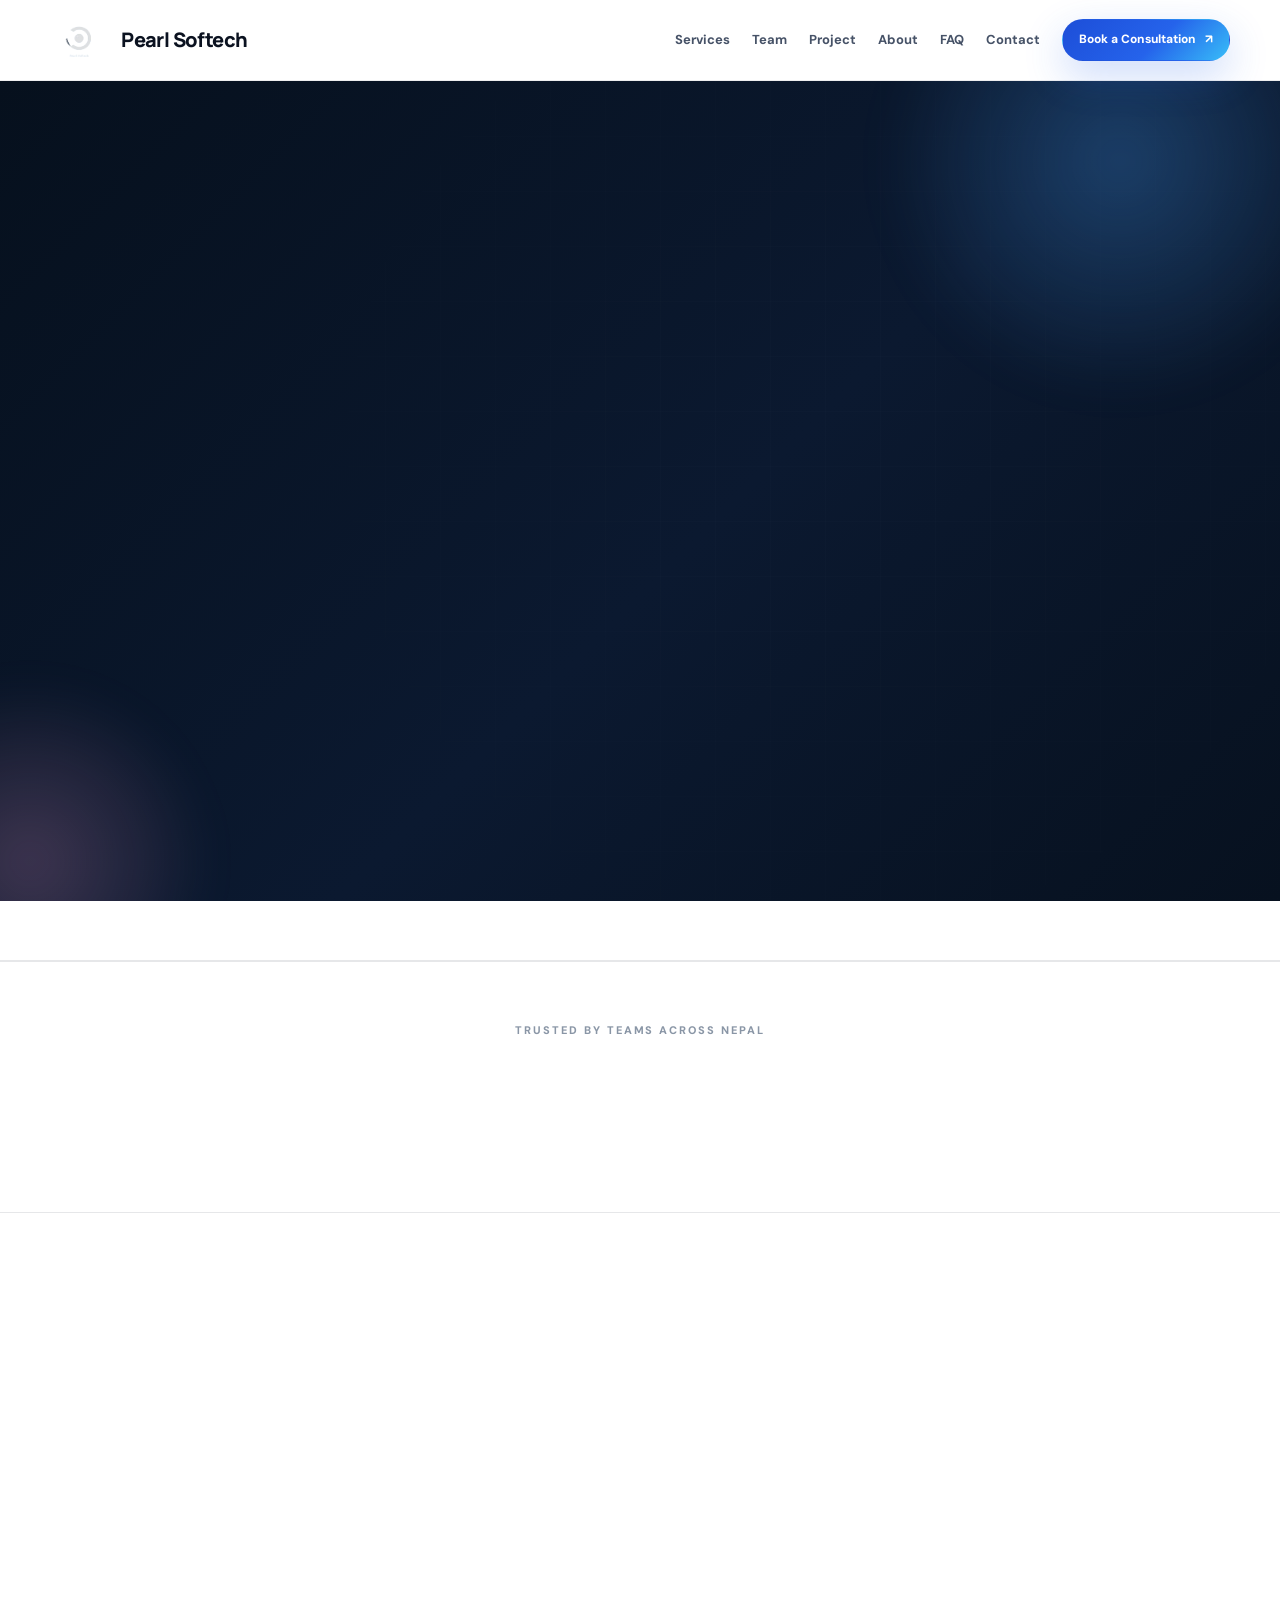
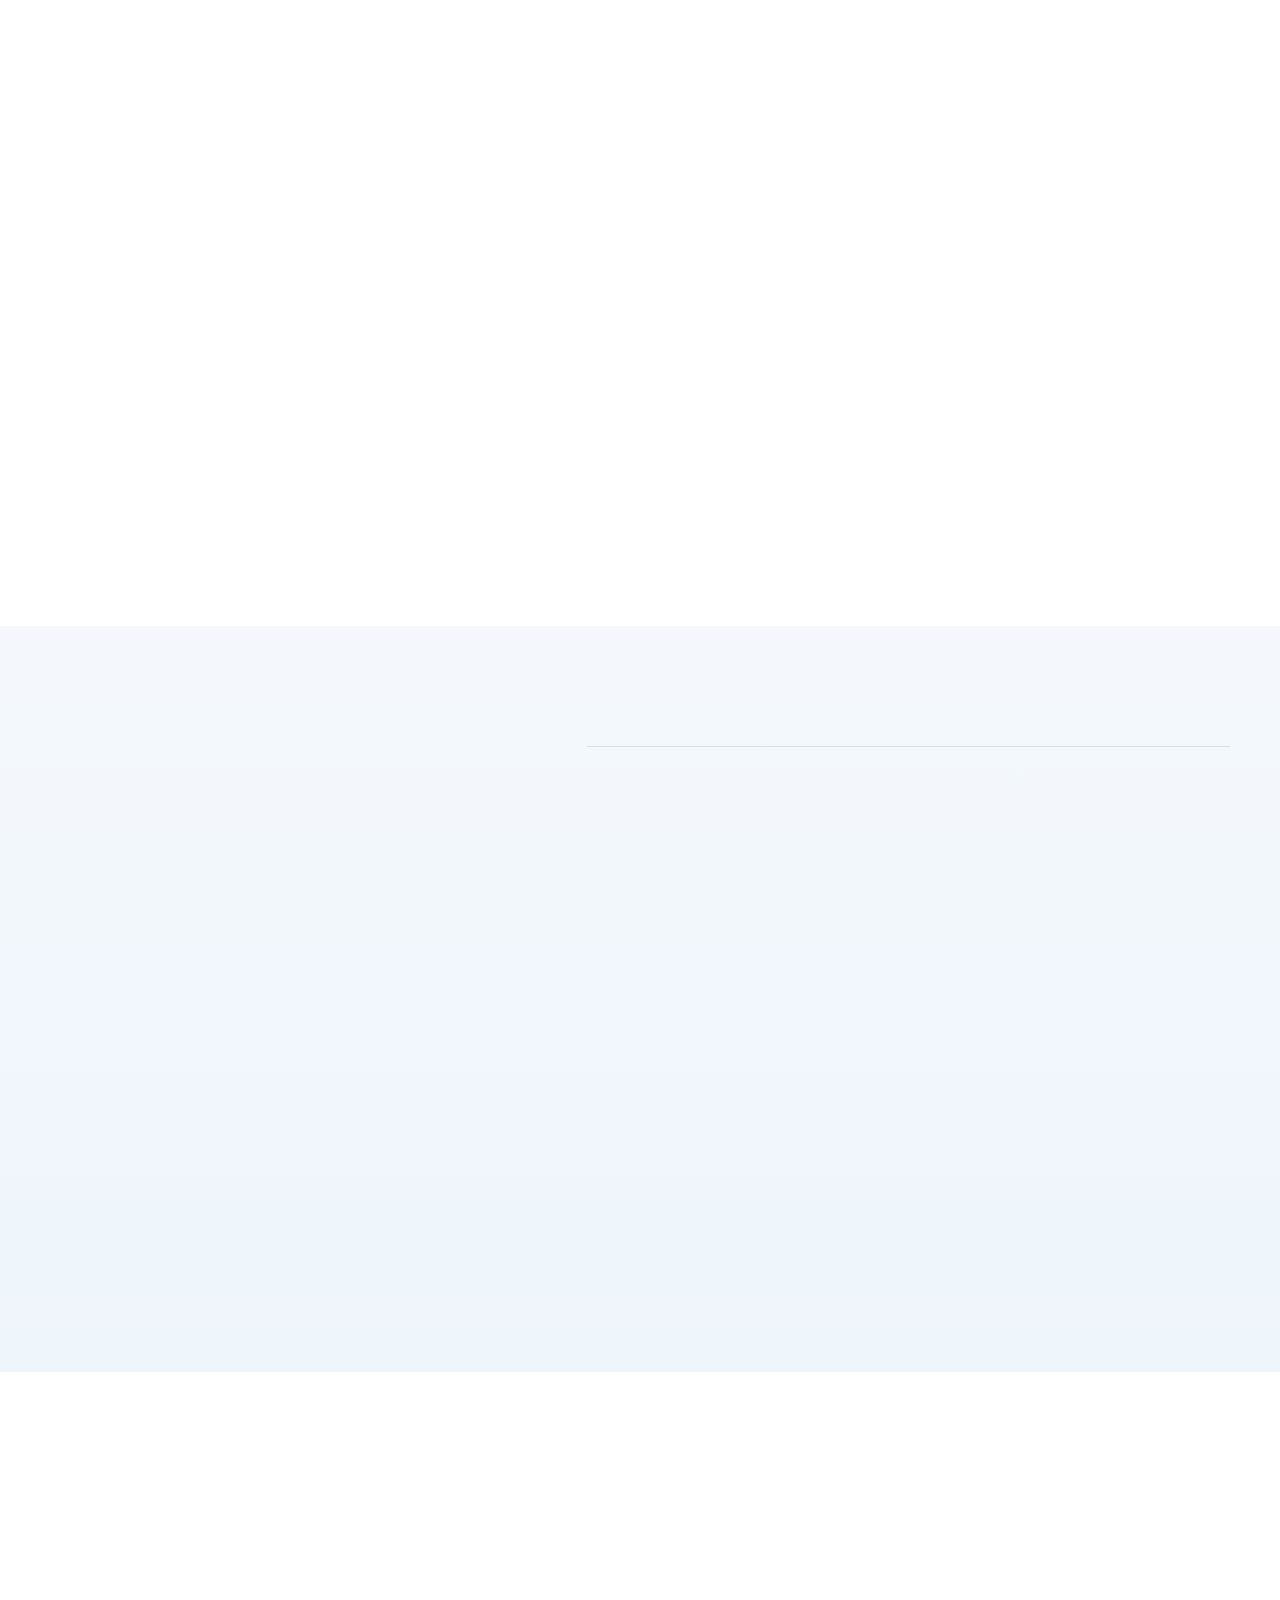
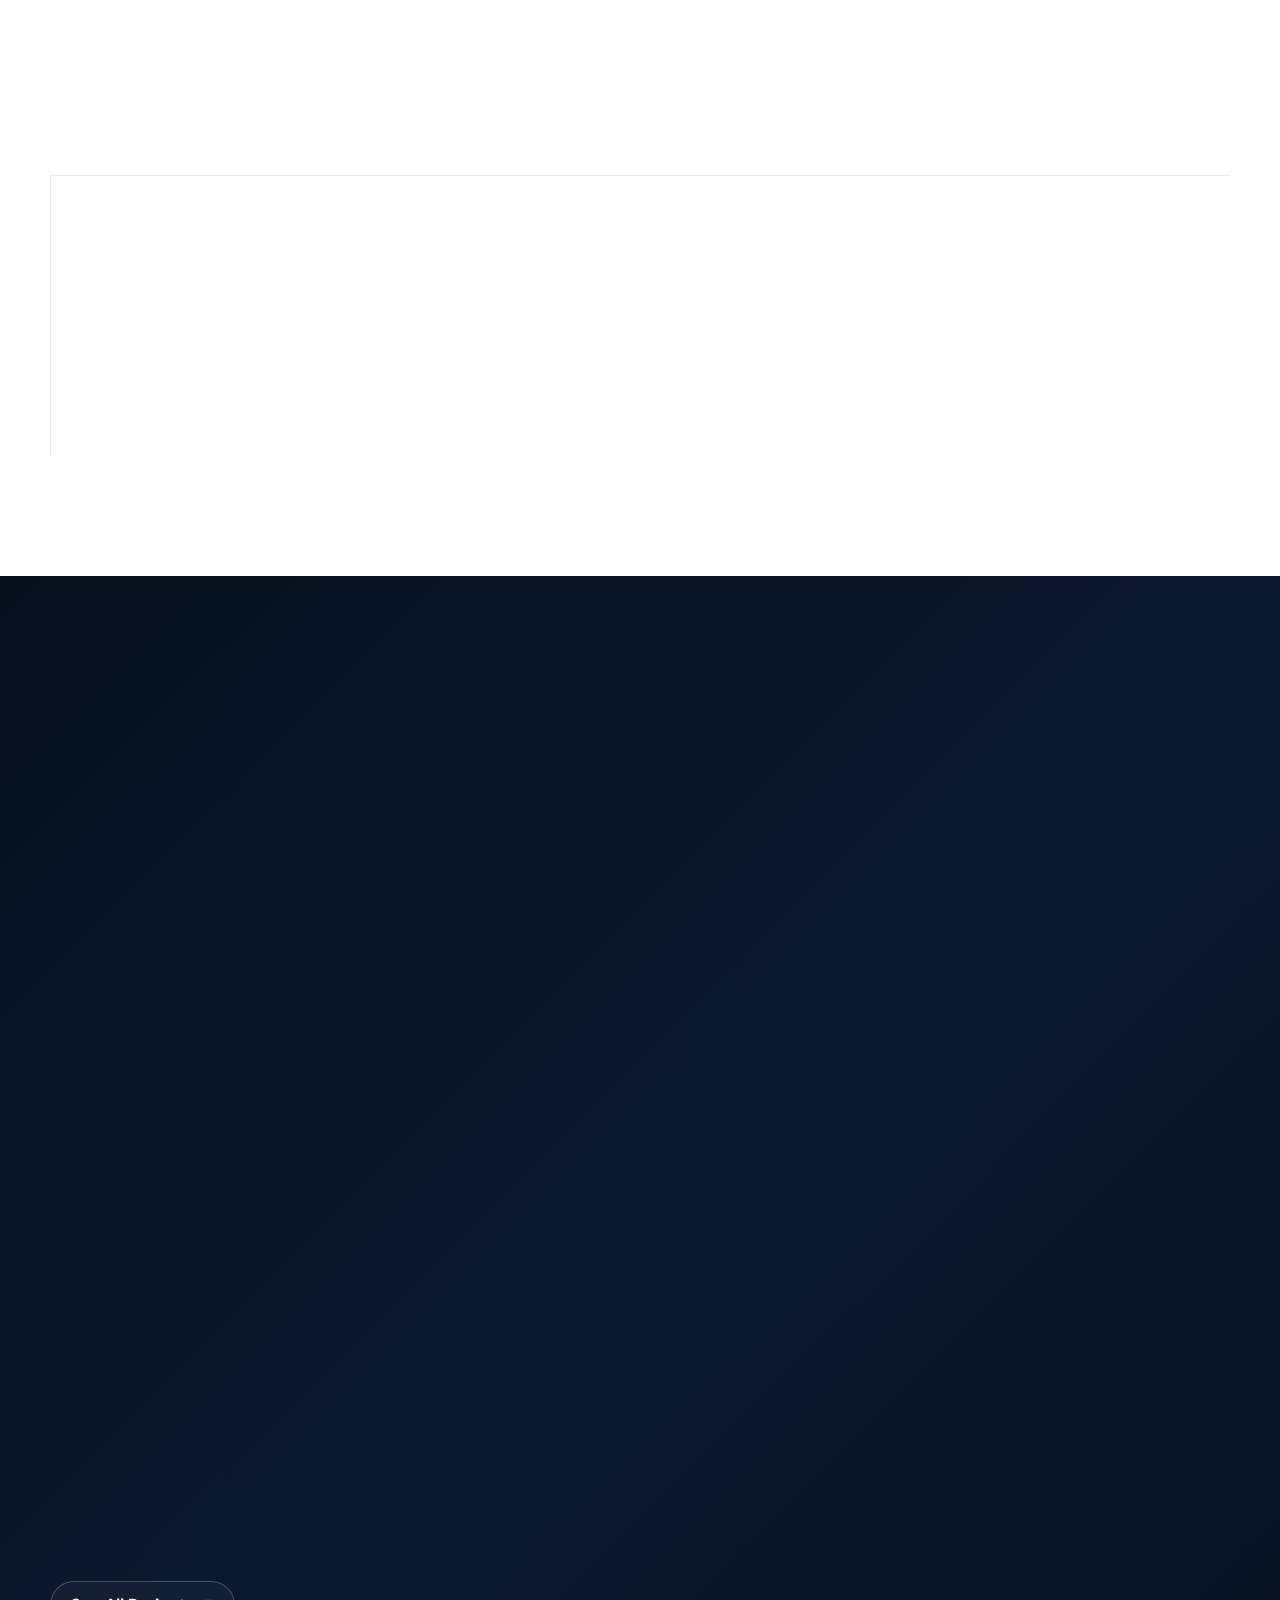
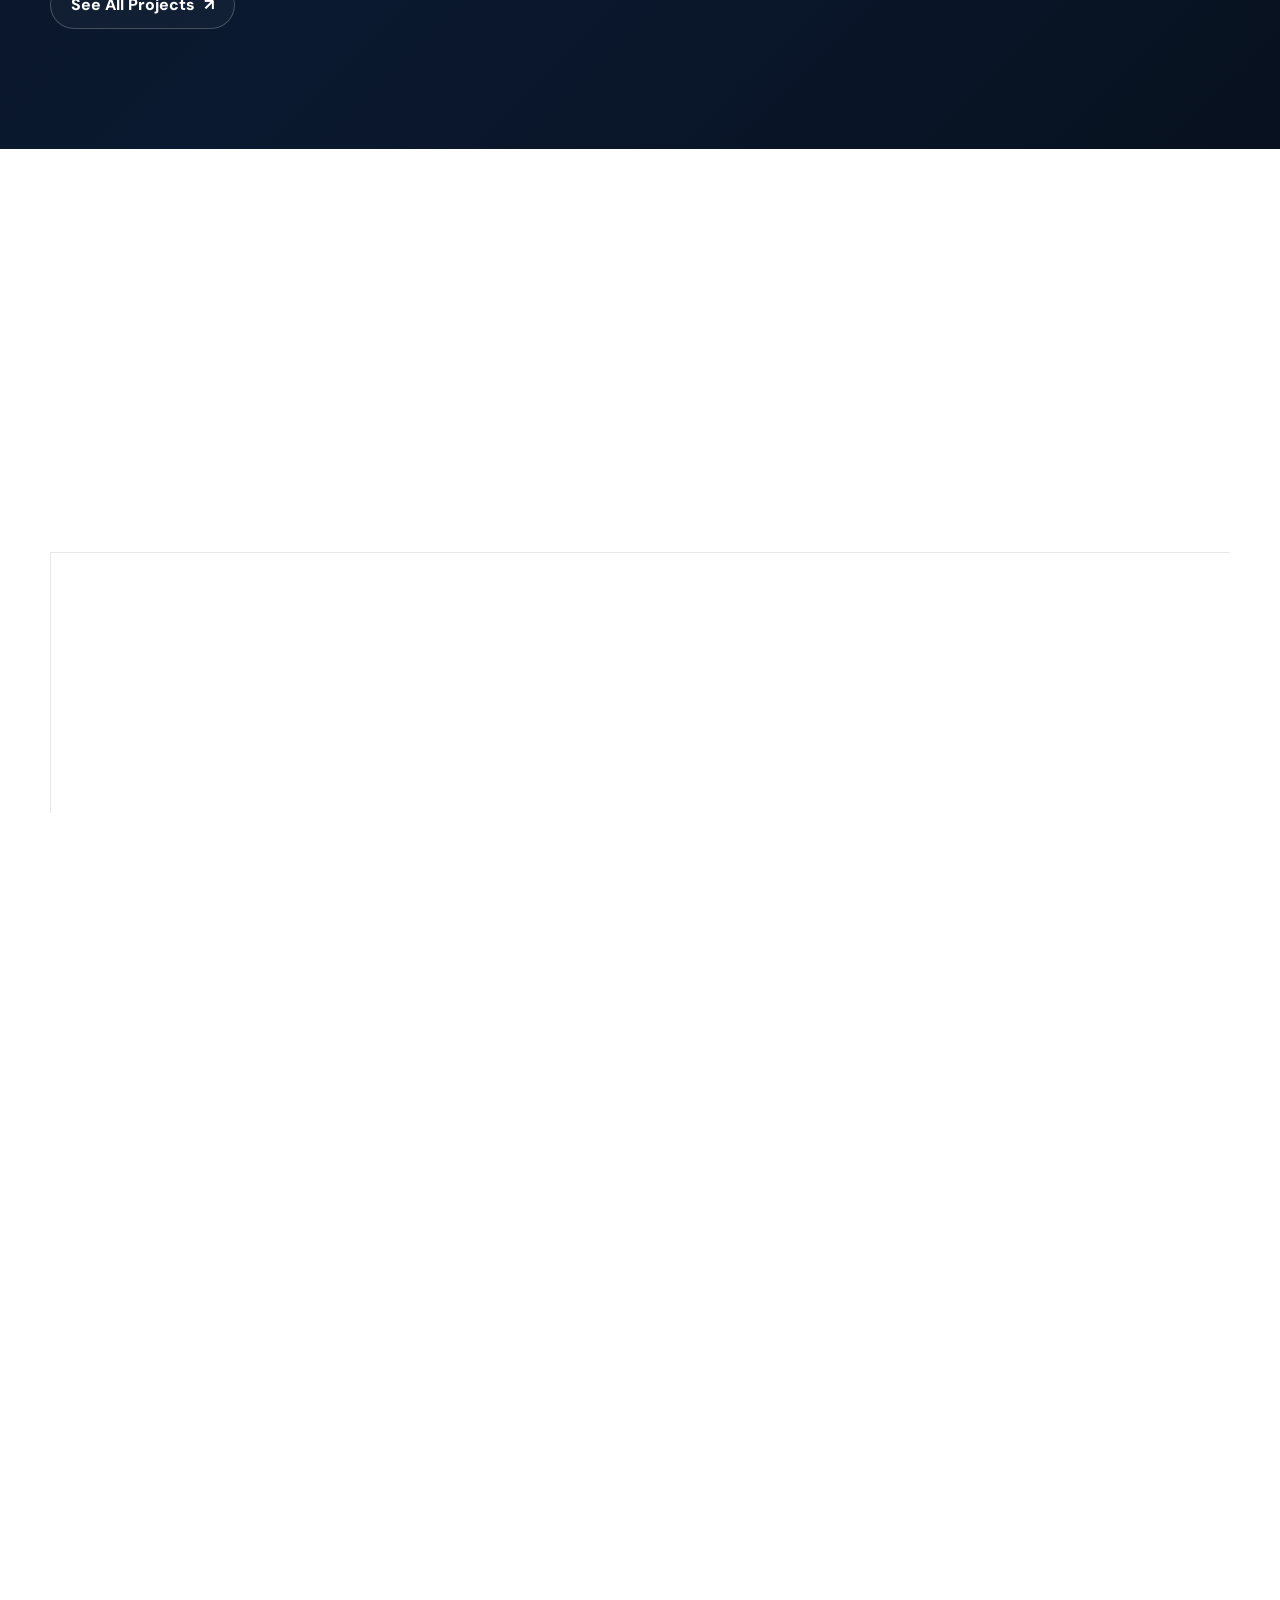
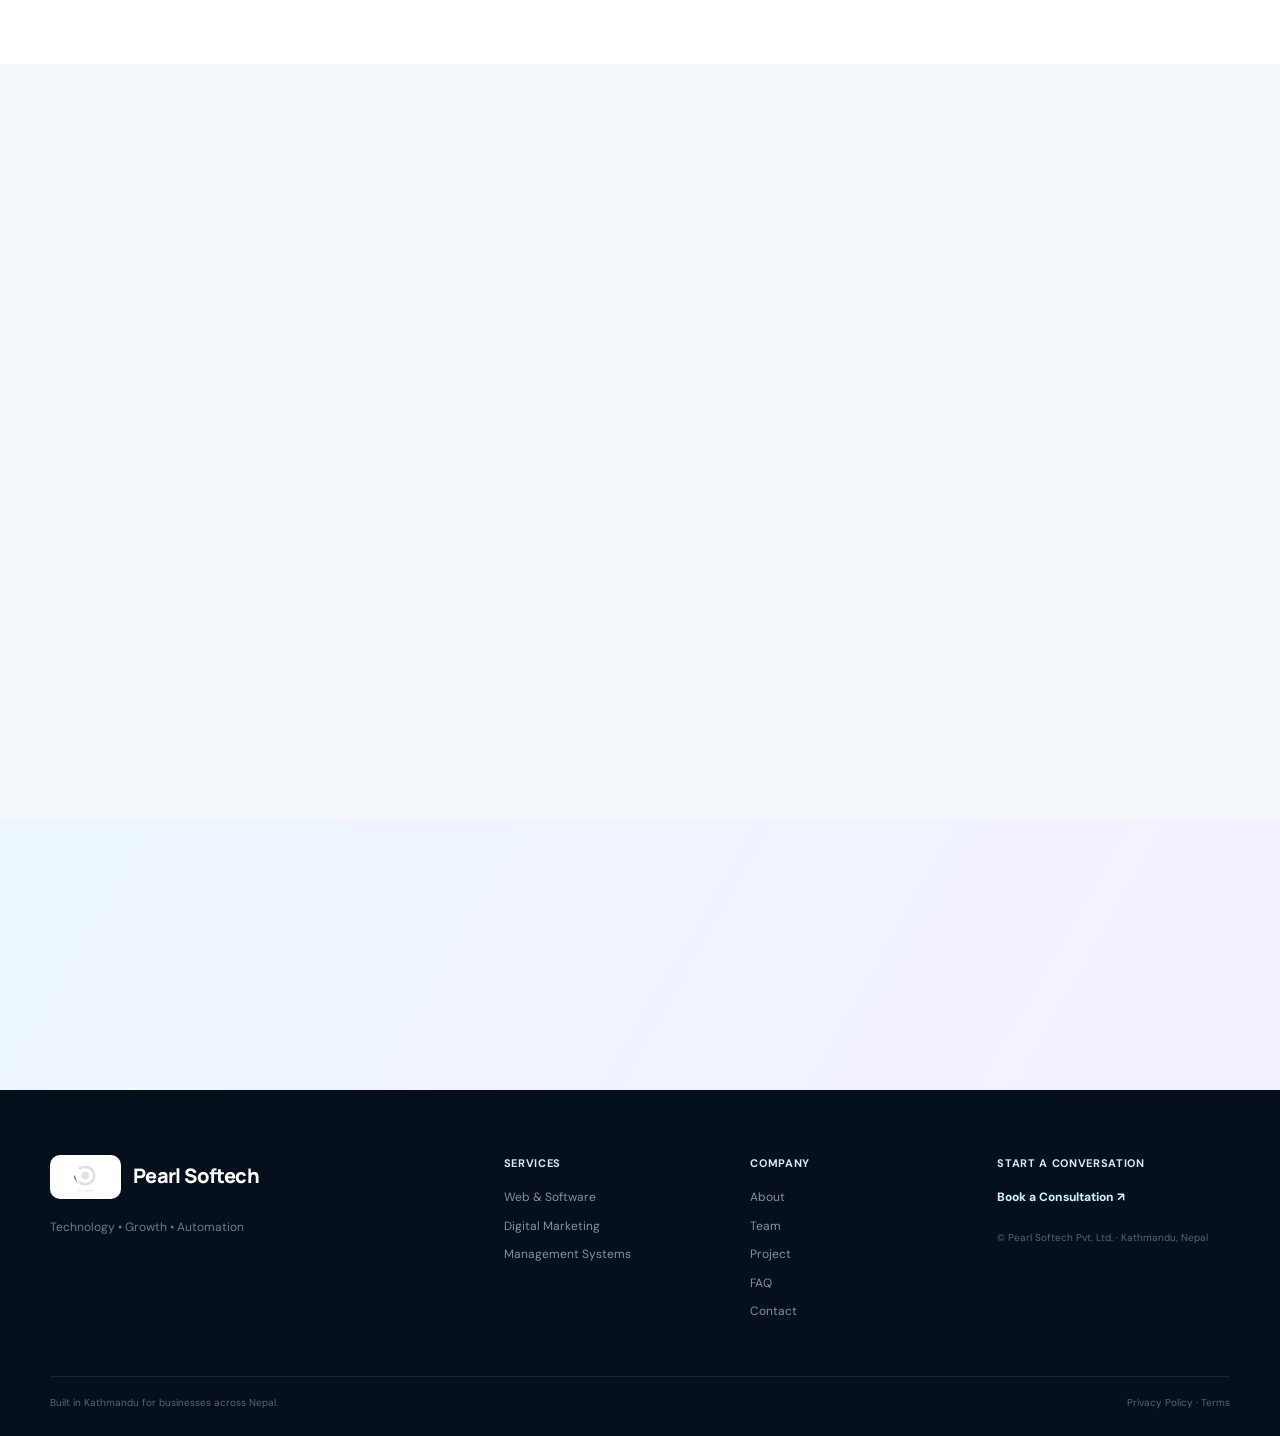
==== index.html @ 8149f489 "Add files via upload" ====
<!doctype html>
<html lang="en">
<head>
<meta charset="utf-8">
<meta name="viewport" content="width=device-width,initial-scale=1">
<meta name="theme-color" content="#06101d">
<meta name="description" content="Pearl Softech — Nepal-based technology partner building websites, software, digital marketing and business systems.">
<title>Pearl Softech — Technology. Growth. Automation.</title>
<link rel="preconnect" href="https://fonts.googleapis.com">
<link rel="preconnect" href="https://fonts.gstatic.com" crossorigin>
<link href="https://fonts.googleapis.com/css2?family=DM+Sans:wght@400;500;600;700&family=Manrope:wght@600;700;800&display=swap" rel="stylesheet">
<script>document.documentElement.classList.add('js-ready');</script>
<link rel="stylesheet" href="style.css">
</head>
<body data-page="home">
<div class="page-overlay"></div>
<div class="scroll-progress"></div>

<header class="header">
  <div class="container nav">
    <a class="brand" href="index.html">
      <img src="logo.png" alt="Pearl Softech" class="brand-logo">
      <span class="brand-text">Pearl <b>Softech</b></span>
    </a>
    <nav class="desktop-nav">
      <a href="services.html" data-page="services">Services</a>
      <a href="team.html"     data-page="team">Team</a>
      <a href="project.html"  data-page="project">Project</a>
      <a href="about.html"    data-page="about">About</a>
      <a href="faq.html"      data-page="faq">FAQ</a>
      <a href="contact.html"  data-page="contact">Contact</a>
      <a class="btn btn-primary btn-nav magnetic" href="contact.html">Book a Consultation <span>↗</span></a>
    </nav>
    <button class="menu-toggle" aria-label="Open menu" aria-expanded="false" aria-controls="mobile-menu"><span></span><span></span><span></span></button>
  </div>
  <div class="mobile-menu" id="mobile-menu">
    <a href="index.html">Home</a>
    <a href="services.html">Services</a>
    <a href="team.html">Team</a>
    <a href="project.html">Project</a>
    <a href="about.html">About</a>
    <a href="faq.html">FAQ</a>
    <a href="contact.html">Contact</a>
    <a class="btn btn-primary" href="contact.html">Book a Consultation <span>↗</span></a>
  </div>
</header>

<main>
  <section class="hero section-dark">
    <div class="hero-grid"></div>
    <div class="hero-glow hero-glow-a"></div>
    <div class="hero-glow hero-glow-b"></div>
    <div class="container hero-inner">
      <div class="hero-copy reveal">
        <div class="eyebrow"><i></i> Technology • Growth • Automation</div>
        <h1>Build the system behind your <span class="gradient-text">next stage of growth.</span></h1>
        <p class="hero-lead">Pearl Softech combines software development, digital marketing, and business automation to help companies across Nepal win customers, work smarter, and scale with less operational friction.</p>
        <div class="hero-actions">
          <a class="btn btn-primary btn-lg magnetic" href="contact.html">Book a Free Consultation <span>↗</span></a>
          <a class="btn btn-outline-light btn-lg" href="project.html">See Our Work <span>↓</span></a>
        </div>
        <div class="hero-microproof">
          <span><b>Build</b> websites, apps &amp; SaaS</span>
          <span><b>Grow</b> with measurable marketing</span>
          <span><b>Automate</b> core operations</span>
        </div>
      </div>

      <div class="hero-product reveal reveal-delay-1">
        <div class="orbit orbit-a"></div><div class="orbit orbit-b"></div>
        <div class="dashboard">
          <div class="dash-top"><span class="traffic-dots"><i></i><i></i><i></i></span><span>pearl / command center</span><span class="status-dot">Live</span></div>
          <div class="dash-body">
            <aside class="dash-side">
              <div class="side-logo">PS</div>
              <div class="side-line active"></div><div class="side-line"></div><div class="side-line"></div>
              <div class="side-line"></div><div class="side-line short"></div>
            </aside>
            <div class="dash-main">
              <div class="dash-heading"><div><span>Business overview</span><small>Unified reporting</small></div><span class="period">Last 30 days</span></div>
              <div class="metric-row">
                <div class="metric-card"><small>Revenue</small><strong>Rs 12.8M</strong><em>+18.4%</em></div>
                <div class="metric-card"><small>Qualified leads</small><strong>1,284</strong><em>+41.2%</em></div>
                <div class="metric-card"><small>Automation</small><strong>73%</strong><em>workflows live</em></div>
              </div>
              <div class="chart-panel">
                <div class="chart-head"><span>Growth performance</span><b>+24.8%</b></div>
                <svg viewBox="0 0 650 220" role="img" aria-label="Trend graph">
                  <defs><linearGradient id="fill" x1="0" x2="0" y1="0" y2="1"><stop offset="0" stop-color="#8ce6ff" stop-opacity=".36"/><stop offset="1" stop-color="#ffd6f0" stop-opacity="0"/></linearGradient></defs>
                  <g opacity=".13" stroke="#fff"><path d="M0 40H650"/><path d="M0 90H650"/><path d="M0 140H650"/><path d="M0 190H650"/></g>
                  <path d="M0 175 C70 165,90 150,135 154 S220 145,270 124 S360 137,420 96 S500 90,545 61 S600 70,650 24 L650 220 L0 220 Z" fill="url(#fill)"/>
                  <path d="M0 175 C70 165,90 150,135 154 S220 145,270 124 S360 137,420 96 S500 90,545 61 S600 70,650 24" fill="none" stroke="#c5f7ff" stroke-width="4" stroke-linecap="round"/>
                  <circle cx="545" cy="61" r="6" fill="#fff"/>
                </svg>
              </div>
              <div class="dash-footer"><span><i></i> CRM connected</span><span>Marketing</span><span>Projects</span><span>Analytics</span></div>
            </div>
          </div>
        </div>
        <div class="pearl pearl-one"></div>
        <div class="pearl pearl-two"></div>
      </div>
    </div>
  </section>

  <section class="trust-bar">
    <div class="container trust-inner reveal">
      <span class="trust-label">One technology partner across</span>
      <span>Product</span><span>Growth</span><span>Operations</span><span>Data</span>
      <span class="trust-note">Startups · SMEs · Enterprises</span>
    </div>
  </section>

  <section class="logo-strip">
    <div class="container">
      <p class="logo-strip-label">Trusted by teams across Nepal</p>
      <div class="logo-row reveal">
        <div class="logo-item">Himalaya Retail<small>E-commerce</small></div>
        <div class="logo-item">Everest Logistics<small>Operations</small></div>
        <div class="logo-item">Kathmandu Health<small>Healthcare</small></div>
        <div class="logo-item">Sagarmatha Edu<small>Education</small></div>
        <div class="logo-item">Annapurna Finance<small>Fintech</small></div>
      </div>
    </div>
  </section>

  <section class="section">
    <div class="container">
      <div class="section-intro reveal">
        <div class="eyebrow-light">01 / Services</div>
        <h2>Three capabilities.<br><span class="gradient-text-light">One connected strategy.</span></h2>
        <p>Most businesses don't have one technology problem. They have a chain of problems across acquisition, product, and operations. We solve the chain.</p>
      </div>
      <div class="service-grid">
        <article class="service-card service-blue reveal">
          <div class="service-head"><span class="service-number">01</span><span class="service-label">BUILD</span></div>
          <h3>Web &amp; Software Development</h3>
          <p>Build a digital product that matches your business instead of forcing your business into a generic template.</p>
          <ul class="service-list"><li>Business websites</li><li>Web applications</li><li>SaaS platforms</li><li>E-commerce</li><li>Mobile apps</li><li>Custom integrations</li></ul>
          <a class="service-link" href="services.html">Explore builds <span>↗</span></a>
        </article>
        <article class="service-card reveal reveal-delay-1">
          <div class="service-head"><span class="service-number">02</span><span class="service-label">GROW</span></div>
          <h3>Digital Marketing</h3>
          <p>Connect acquisition channels to conversion data so marketing is accountable to business outcomes — not vanity metrics.</p>
          <ul class="service-list"><li>SEO</li><li>PPC &amp; Google Ads</li><li>Social media</li><li>Content strategy</li><li>Email funnels</li><li>Conversion optimization</li></ul>
          <a class="service-link" href="services.html">Explore growth <span>↗</span></a>
        </article>
        <article class="service-card reveal reveal-delay-2">
          <div class="service-head"><span class="service-number">03</span><span class="service-label">AUTOMATE</span></div>
          <h3>Business Management Systems</h3>
          <p>Centralize customers, people, projects, workflows, and reporting into systems your team can actually use.</p>
          <ul class="service-list"><li>CRM</li><li>ERP</li><li>HR portals</li><li>Project management</li><li>Admin dashboards</li><li>Workflow automation</li></ul>
          <a class="service-link" href="services.html">Explore automation <span>↗</span></a>
        </article>
      </div>
    </div>
  </section>

  <section class="section section-light-blue">
    <div class="container split-layout">
      <div class="sticky-intro reveal">
        <div class="eyebrow-light">02 / Our Approach</div>
        <h2>Start with the problem.<br><span class="gradient-text-light">Choose the technology second.</span></h2>
        <p>We don't begin by selling a stack. We begin by understanding the business outcome, then work backwards into the right solution.</p>
        <a class="btn btn-dark" href="contact.html">Talk Through Your Challenge <span>↗</span></a>
      </div>
      <div class="solution-list">
        <article class="solution-row reveal"><span class="solution-index">01</span><div><h3>“We need to launch.”</h3><p>Websites, MVPs, SaaS products, mobile applications, and e-commerce experiences designed to get you to market with a solid foundation.</p></div></article>
        <article class="solution-row reveal"><span class="solution-index">02</span><div><h3>“We need more qualified demand.”</h3><p>SEO, paid search, social, content, email and conversion systems built around your customers and commercial goals.</p></div></article>
        <article class="solution-row reveal"><span class="solution-index">03</span><div><h3>“Our business is too manual.”</h3><p>CRM, ERP, HR, project management and workflow systems that replace repetitive admin with connected processes.</p></div></article>
      </div>
    </div>
  </section>

  <section class="section">
    <div class="container">
      <div class="section-intro reveal">
        <div class="eyebrow-light">03 / Why Pearl Softech</div>
        <h2>Technology should create an <span class="gradient-text-light">advantage.</span></h2>
        <p>Good delivery is necessary. The difference is whether the work actually improves the business.</p>
      </div>
      <div class="advantage-grid">
        <article class="advantage reveal"><span>01</span><h3>Business-first</h3><p>We translate business goals and operational problems into clear technical requirements before implementation starts.</p></article>
        <article class="advantage reveal reveal-delay-1"><span>02</span><h3>Built to scale</h3><p>Architecture, UX and integrations are considered with future users, features, data and complexity in mind.</p></article>
        <article class="advantage reveal reveal-delay-2"><span>03</span><h3>Connected thinking</h3><p>Software, marketing and operations reinforce each other instead of creating another disconnected tool.</p></article>
        <article class="advantage reveal reveal-delay-3"><span>04</span><h3>Measured outcomes</h3><p>Performance is tied to useful metrics — leads, revenue, productivity, conversion, or time saved.</p></article>
      </div>
    </div>
  </section>

  <section class="section section-dark">
    <div class="container">
      <div class="section-intro reveal dark-intro">
        <div class="eyebrow">04 / Recent Work</div>
        <h2>Show the work.<br><span class="gradient-text">Prove the impact.</span></h2>
        <p>A few projects delivered for clients across Nepal and abroad.</p>
      </div>
      <div class="project-grid">
        <article class="project-card reveal">
          <div class="project-image">
            <img src="https://images.unsplash.com/photo-1556742049-0cfed4f6a45d?auto=format&fit=crop&w=1200&q=80" alt="E-commerce storefront" loading="lazy">
            <span class="project-badge">E-commerce</span>
          </div>
          <div class="project-body">
            <div class="project-meta"><span>Website · SEO · PPC</span><span>2024</span></div>
            <h3>UrbanCart Retail</h3>
            <p>Rebuilt a Kathmandu retail storefront and connected paid acquisition directly to conversion data.</p>
            <div class="project-stats"><div><strong>+68%</strong><small>Organic traffic</small></div><div><strong>+41%</strong><small>Online revenue</small></div><div><strong>−29%</strong><small>Acq. cost</small></div></div>
          </div>
        </article>
        <article class="project-card reveal reveal-delay-1">
          <div class="project-image">
            <img src="https://images.unsplash.com/photo-1586528116311-ad8dd3c8310d?auto=format&fit=crop&w=1200&q=80" alt="Logistics operations" loading="lazy">
            <span class="project-badge">Operations</span>
          </div>
          <div class="project-body">
            <div class="project-meta"><span>CRM · Workflow</span><span>2024</span></div>
            <h3>NovaBuild Services</h3>
            <p>Unified sales, projects, HR and reporting into one custom platform.</p>
            <div class="project-stats"><div><strong>−52%</strong><small>Manual admin</small></div><div><strong>+37%</strong><small>Task efficiency</small></div><div><strong>−64%</strong><small>Reporting time</small></div></div>
          </div>
        </article>
      </div>
      <div style="margin-top:36px"><a class="btn btn-outline-light" href="project.html">See All Projects <span>↗</span></a></div>
    </div>
  </section>

  <section class="section">
    <div class="container">
      <div class="section-intro reveal">
        <div class="eyebrow-light">05 / Process</div>
        <h2>Clear thinking before <span class="gradient-text-light">expensive execution.</span></h2>
        <p>A strong delivery process reduces rework, clarifies scope, and keeps the team focused on the business objective.</p>
      </div>
      <div class="process-line">
        <article class="process-step reveal"><span>01</span><h3>Discover</h3><p>Goals, users, workflows, constraints and existing technology.</p></article>
        <article class="process-step reveal reveal-delay-1"><span>02</span><h3>Define</h3><p>Scope, requirements, architecture, priorities and success metrics.</p></article>
        <article class="process-step reveal reveal-delay-2"><span>03</span><h3>Design</h3><p>User journeys, interfaces, dashboards and system behavior.</p></article>
        <article class="process-step reveal"><span>04</span><h3>Build</h3><p>Development, integrations, QA, performance and security checks.</p></article>
        <article class="process-step reveal reveal-delay-1"><span>05</span><h3>Launch</h3><p>Deployment, analytics, tracking and handover.</p></article>
        <article class="process-step reveal reveal-delay-2"><span>06</span><h3>Improve</h3><p>Use real-world data to optimize the product and the process.</p></article>
      </div>
    </div>
  </section>

  <section class="section partnership-section">
    <div class="container">
      <div class="section-intro reveal">
        <div class="eyebrow-light">Partnerships</div>
        <h2>We work with <span class="gradient-text-light">the best.</span></h2>
        <p>Certified partners and platforms we use to deliver reliable, scalable work for our clients.</p>
      </div>
      <div class="partner-grid">
        <a class="partner-card reveal" href="#"><div class="partner-logo"><svg viewBox="0 0 80 32" width="80" height="32"><text x="0" y="22" font-family="Manrope,sans-serif" font-weight="800" font-size="20" fill="currentColor">aws</text></svg></div><span class="partner-name">Amazon Web Services</span><span class="partner-type">Cloud Partner</span></a>
        <a class="partner-card reveal reveal-delay-1" href="#"><div class="partner-logo"><svg viewBox="0 0 100 32" width="100" height="32"><text x="0" y="22" font-family="Manrope,sans-serif" font-weight="800" font-size="18" fill="currentColor">Google Cloud</text></svg></div><span class="partner-name">Google Cloud</span><span class="partner-type">Platform Partner</span></a>
        <a class="partner-card reveal reveal-delay-2" href="#"><div class="partner-logo"><svg viewBox="0 0 80 32" width="80" height="32"><text x="0" y="22" font-family="Manrope,sans-serif" font-weight="800" font-size="20" fill="currentColor">Meta</text></svg></div><span class="partner-name">Meta Business</span><span class="partner-type">Ads Partner</span></a>
        <a class="partner-card reveal" href="#"><div class="partner-logo"><svg viewBox="0 0 90 32" width="90" height="32"><text x="0" y="22" font-family="Manrope,sans-serif" font-weight="800" font-size="20" fill="currentColor">stripe</text></svg></div><span class="partner-name">Stripe</span><span class="partner-type">Payments Partner</span></a>
        <a class="partner-card reveal reveal-delay-1" href="#"><div class="partner-logo"><svg viewBox="0 0 100 32" width="100" height="32"><text x="0" y="22" font-family="Manrope,sans-serif" font-weight="800" font-size="20" fill="currentColor">▲ Vercel</text></svg></div><span class="partner-name">Vercel</span><span class="partner-type">Deploy Partner</span></a>
        <a class="partner-card reveal reveal-delay-2" href="#"><div class="partner-logo"><svg viewBox="0 0 100 32" width="100" height="32"><text x="0" y="22" font-family="Manrope,sans-serif" font-weight="800" font-size="18" fill="currentColor">HubSpot</text></svg></div><span class="partner-name">HubSpot</span><span class="partner-type">CRM Partner</span></a>
      </div>
    </div>
  </section>

  <section class="section section-soft">
    <div class="container">
      <div class="section-intro reveal">
        <div class="eyebrow-light">06 / Client Feedback</div>
        <h2>Proof from the people <span class="gradient-text-light">who used the work.</span></h2>
      </div>
      <div class="testimonial-grid">
        <blockquote class="testimonial reveal"><span class="quote">“</span><p>Pearl Softech helped us move from a collection of manual processes to one system our team could actually use.</p><footer><strong>Client Name</strong><span>CEO · Company</span></footer></blockquote>
        <blockquote class="testimonial reveal reveal-delay-1"><span class="quote">“</span><p>The new platform gave us a clearer customer journey and a much stronger foundation for growth.</p><footer><strong>Client Name</strong><span>Managing Director · Company</span></footer></blockquote>
        <blockquote class="testimonial reveal reveal-delay-2"><span class="quote">“</span><p>What stood out was the willingness to understand the business problem before jumping into implementation.</p><footer><strong>Client Name</strong><span>Founder · Company</span></footer></blockquote>
      </div>
    </div>
  </section>

  <section class="audit-cta">
    <div class="container audit-inner reveal">
      <div>
        <span class="eyebrow-light">Free resource</span>
        <h2>Get a free Digital Growth &amp; Technology Audit.</h2>
        <p>We'll review your website, SEO visibility, conversion opportunities, marketing setup, and potential automation gaps.</p>
      </div>
      <a class="btn btn-primary btn-lg magnetic" href="contact.html">Request the Free Audit <span>↗</span></a>
    </div>
  </section>
</main>

<footer class="footer">
  <div class="container footer-top">
    <div>
      <a class="brand" href="index.html">
        <img src="logo.png" alt="Pearl Softech" class="brand-logo">
        <span class="brand-text">Pearl <b>Softech</b></span>
      </a>
      <p>Technology • Growth • Automation</p>
    </div>
    <div><h4>Services</h4><a href="services.html">Web &amp; Software</a><a href="services.html">Digital Marketing</a><a href="services.html">Management Systems</a></div>
    <div><h4>Company</h4><a href="about.html">About</a><a href="team.html">Team</a><a href="project.html">Project</a><a href="faq.html">FAQ</a><a href="contact.html">Contact</a></div>
    <div><h4>Start a conversation</h4><a class="footer-cta" href="contact.html">Book a Consultation ↗</a><span class="copyright">© <span id="year"></span> Pearl Softech Pvt. Ltd. · Kathmandu, Nepal</span></div>
  </div>
  <div class="container footer-bottom"><span>Built in Kathmandu for businesses across Nepal.</span><span>Privacy Policy · Terms</span></div>
</footer>

<button class="back-to-top" aria-label="Back to top">↑</button>
<script src="js/main.js"></script>
</body>
</html>
---- style.css ----
/* =========================================================
   PEARL SOFTECH — MASTER STYLESHEET
========================================================= */
:root{
  --ink:#06101d; --ink-2:#0b1830;
  --white:#fff; --surface:#fff; --soft:#f4f7fb;
  --blue-50:#eef7ff; --blue:#2563eb; --cyan:#39c8ff;
  --text:#101828; --muted:#657286;
  --line:rgba(16,24,40,.1); --line-dark:rgba(255,255,255,.12);
  --radius-xl:30px; --radius-lg:22px; --radius-md:16px;
  --shadow-sm:0 6px 20px rgba(21,48,87,.06);
  --shadow:0 20px 70px rgba(21,48,87,.1);
  --glow-blue:0 15px 40px rgba(37,99,235,.24);
  --ease:cubic-bezier(.22,.61,.36,1);
  --ease-out:cubic-bezier(.22,1,.36,1);
  --dur-fast:.2s; --dur:.35s; --dur-slow:.7s;
  --body:'DM Sans',system-ui,sans-serif;
  --display:'Manrope','DM Sans',sans-serif;
}
*{box-sizing:border-box}
html{scroll-behavior:smooth;scroll-padding-top:100px;-webkit-text-size-adjust:100%}
body{margin:0;font-family:var(--body);color:var(--text);background:#fff;line-height:1.62;overflow-x:hidden}
html.js-ready body{animation:fadeIn .5s var(--ease-out) both}
@keyframes fadeIn{from{opacity:0}to{opacity:1}}
body.leaving{opacity:0 !important;transition:opacity .3s var(--ease-out)}
a{color:inherit;text-decoration:none}
button,input,select,textarea{font:inherit}
button{cursor:pointer;background:none;border:0;color:inherit}
img,svg{display:block;max-width:100%}
:focus-visible{outline:2px solid var(--cyan);outline-offset:3px;border-radius:6px}
[id]{scroll-margin-top:100px}

.container{width:min(1180px,calc(100% - 48px));margin-inline:auto}
.section{padding:120px 0;position:relative}
.section-dark{color:#fff;background:linear-gradient(135deg,#06101d 0%,#0b1930 55%,#07111f 100%)}
.section-soft{background:var(--soft)}
.section-light-blue{background:linear-gradient(180deg,#f4f8fc 0%,#eef5fb 100%)}

.scroll-progress{position:fixed;top:0;left:0;height:2px;width:0%;background:linear-gradient(90deg,#39c8ff,#8b5cf6,#f472b6);z-index:200;transition:width .1s linear}
.page-overlay{position:fixed;inset:0;background:#06101d;z-index:9998;pointer-events:none;opacity:0;transition:opacity .3s var(--ease-out)}
body.leaving .page-overlay{opacity:.35}

/* ============ HEADER ============ */
.header{position:sticky;top:0;z-index:100;background:rgba(255,255,255,.9);backdrop-filter:blur(18px);-webkit-backdrop-filter:blur(18px);border-bottom:1px solid rgba(16,24,40,.07);transition:background .35s var(--ease),box-shadow .35s var(--ease)}
.header.scrolled{background:rgba(255,255,255,.96);box-shadow:0 10px 40px rgba(15,32,58,.08)}
.nav{min-height:80px;display:flex;align-items:center;justify-content:space-between;gap:20px}

/* ============ BRAND / LOGO ============ */
.brand{display:inline-flex;align-items:center;gap:12px;font-family:var(--display);font-weight:800;letter-spacing:-.03em;text-decoration:none}
.brand-logo{
  height:42px;
  width:auto;
  max-width:180px;
  object-fit:contain;
  display:block;
  transition:transform .4s var(--ease);
}
.brand:hover .brand-logo{transform:scale(1.04)}
.brand-text{font-size:20px;font-weight:800;letter-spacing:-.03em;color:#0b1220;white-space:nowrap}
.brand-text b{font-weight:800}

/* Footer brand — put logo on a light chip so it stays visible on dark bg */
.footer .brand-logo{height:44px;background:#fff;padding:4px 10px;border-radius:10px}
.footer .brand-text{color:#fff}

@media(max-width:760px){
  .brand-logo{height:34px;max-width:140px}
  .brand-text{font-size:16px}
  .footer .brand-logo{height:38px}
}

/* ============ NAV ============ */
.desktop-nav{display:flex;align-items:center;gap:22px;font-size:13px;font-weight:700}
.desktop-nav>a:not(.btn){color:#465267;position:relative;transition:color .2s ease}
.desktop-nav>a:not(.btn)::after{content:"";position:absolute;left:50%;bottom:-8px;width:0;height:2px;background:linear-gradient(90deg,#2563eb,#39c8ff);border-radius:2px;transition:width .35s var(--ease),left .35s var(--ease)}
.desktop-nav>a:not(.btn):hover{color:var(--blue)}
.desktop-nav>a:not(.btn):hover::after{width:100%;left:0}
.desktop-nav>a.active:not(.btn){color:var(--blue)}
.desktop-nav>a.active:not(.btn)::after{width:100%;left:0}

.menu-toggle{display:none;padding:6px}
.menu-toggle span{display:block;width:24px;height:2px;background:#0b1220;border-radius:5px;margin:5px;transition:transform .35s var(--ease),opacity .35s var(--ease)}
.menu-toggle[aria-expanded="true"] span:nth-child(1){transform:translateY(7px) rotate(45deg)}
.menu-toggle[aria-expanded="true"] span:nth-child(2){opacity:0}
.menu-toggle[aria-expanded="true"] span:nth-child(3){transform:translateY(-7px) rotate(-45deg)}
.mobile-menu{display:none}

/* ============ BUTTONS ============ */
.btn{position:relative;display:inline-flex;align-items:center;justify-content:center;gap:9px;border:1px solid transparent;border-radius:999px;min-height:48px;padding:0 20px;font-weight:800;overflow:hidden;transition:transform .35s var(--ease),box-shadow .35s var(--ease),background .35s var(--ease),border-color .35s var(--ease)}
.btn::before{content:"";position:absolute;inset:0;background:linear-gradient(110deg,transparent 18%,rgba(255,255,255,.28) 50%,transparent 82%);transform:translateX(-120%);transition:transform .7s var(--ease)}
.btn:hover::before{transform:translateX(120%)}
.btn:hover{transform:translateY(-2px)}
.btn>span{position:relative;z-index:1}
.btn-primary{color:#fff;background:linear-gradient(135deg,#1d4ed8,#2563eb 56%,#38bdf8);box-shadow:var(--glow-blue)}
.btn-primary:hover{box-shadow:0 22px 50px rgba(37,99,235,.34)}
.btn-outline-light{color:#fff;border-color:rgba(255,255,255,.22);background:rgba(255,255,255,.03)}
.btn-outline-light:hover{border-color:rgba(255,255,255,.4);background:rgba(255,255,255,.07)}
.btn-dark{color:#fff;background:#0b1220}
.btn-lg{min-height:56px;padding:0 24px}
.btn-nav{min-height:42px;padding:0 16px;font-size:12px}

/* ============ TYPE ============ */
.eyebrow,.eyebrow-light{font-size:11px;font-weight:800;letter-spacing:.14em;text-transform:uppercase}
.eyebrow{color:#9bc9ff}
.eyebrow-light{color:#52749e;margin-bottom:15px}
.eyebrow i{display:inline-block;width:7px;height:7px;background:#78ddff;border-radius:50%;box-shadow:0 0 18px #78ddff;margin-right:8px}
.gradient-text{background:linear-gradient(120deg,#fff 0%,#c6f5ff 45%,#ffd6f0 100%);-webkit-background-clip:text;background-clip:text;color:transparent}
.gradient-text-light{background:linear-gradient(120deg,#24477a 0%,#2563eb 52%,#6a55ce 100%);-webkit-background-clip:text;background-clip:text;color:transparent}

.section-intro{max-width:790px;margin-bottom:52px}
.section-intro h2{margin:0 0 18px;font:800 clamp(38px,5vw,60px)/1.04 var(--display);letter-spacing:-.055em}
.section-intro p{max-width:710px;margin:0;color:var(--muted);font-size:17px}
.dark-intro p{color:#9baabd}

/* ============ HERO (home) ============ */
.hero{min-height:820px;display:flex;align-items:center;overflow:hidden;isolation:isolate;position:relative}
.hero-grid{position:absolute;inset:0;opacity:.14;z-index:-2;background-image:linear-gradient(rgba(255,255,255,.07) 1px,transparent 1px),linear-gradient(90deg,rgba(255,255,255,.07) 1px,transparent 1px);background-size:55px 55px;-webkit-mask-image:radial-gradient(circle at 65% 45%,#000 18%,transparent 75%);mask-image:radial-gradient(circle at 65% 45%,#000 18%,transparent 75%)}
.hero-glow{position:absolute;border-radius:50%;filter:blur(20px);z-index:-1;animation:drift 12s ease-in-out infinite}
.hero-glow-a{width:520px;height:520px;right:-100px;top:-180px;background:radial-gradient(circle,rgba(71,163,255,.28),transparent 65%)}
.hero-glow-b{width:380px;height:380px;left:-160px;bottom:-150px;background:radial-gradient(circle,rgba(255,166,220,.22),transparent 68%);animation-delay:-4s}
.hero-inner{display:grid;grid-template-columns:.92fr 1.08fr;gap:75px;align-items:center}
.hero-copy h1{font:800 clamp(52px,6.2vw,82px)/.98 var(--display);letter-spacing:-.065em;margin:0 0 24px;max-width:720px}
.hero-lead{max-width:650px;color:#b8c4d6;font-size:17px;margin:0}
.hero-actions{display:flex;gap:12px;flex-wrap:wrap;margin:35px 0}
.hero-microproof{display:flex;flex-wrap:wrap;gap:13px 22px;color:#8090a7;font-size:12px}
.hero-microproof b{color:#e3edf9}
.hero-product{position:relative;min-height:540px;display:grid;place-items:center;perspective:1800px}

.dashboard{width:min(100%,650px);border:1px solid rgba(255,255,255,.13);border-radius:27px;background:rgba(255,255,255,.055);backdrop-filter:blur(20px);-webkit-backdrop-filter:blur(20px);box-shadow:0 30px 100px rgba(0,0,0,.3);overflow:hidden;transform:rotateY(-7deg) rotateX(3deg);animation:heroFloat 8s ease-in-out infinite}
.dash-top{display:grid;grid-template-columns:auto 1fr auto;align-items:center;gap:12px;padding:13px 15px;border-bottom:1px solid rgba(255,255,255,.08);font-size:10px;color:#75869c}
.traffic-dots{display:flex;gap:5px}
.traffic-dots i{width:7px;height:7px;border-radius:50%;background:rgba(255,255,255,.3)}
.status-dot{color:#91edc8}
.dash-body{display:grid;grid-template-columns:72px 1fr}
.dash-side{border-right:1px solid rgba(255,255,255,.08);padding:18px 12px;display:flex;flex-direction:column;gap:16px}
.side-logo{width:38px;height:38px;border-radius:12px;display:grid;place-items:center;background:linear-gradient(135deg,#d4faff,#bfc5ff);color:#263e67;font-weight:900;margin-bottom:8px}
.side-line{height:7px;border-radius:7px;background:rgba(255,255,255,.07)}
.side-line.active{background:rgba(169,223,255,.5)}
.side-line.short{width:55%}
.dash-main{padding:18px}
.dash-heading{display:flex;align-items:flex-start;justify-content:space-between;gap:15px}
.dash-heading span:first-child{display:block;font-weight:700;font-size:13px}
.dash-heading small{display:block;color:#71829a;font-size:9px;margin-top:2px}
.period{padding:7px 9px;border-radius:999px;border:1px solid rgba(255,255,255,.08);color:#7f91a8;font-size:9px}
.metric-row{display:grid;grid-template-columns:repeat(3,1fr);gap:10px;margin:16px 0}
.metric-card{border:1px solid rgba(255,255,255,.08);border-radius:15px;padding:14px;background:rgba(255,255,255,.04)}
.metric-card small{display:block;color:#718198;font-size:9px}
.metric-card strong{display:block;font:800 21px var(--display);margin:4px 0}
.metric-card em{font-style:normal;color:#a8ebff;font-size:9px}
.chart-panel{border:1px solid rgba(255,255,255,.08);border-radius:17px;padding:13px;background:rgba(255,255,255,.025)}
.chart-head{display:flex;justify-content:space-between;color:#8290a5;font-size:10px;margin-bottom:8px}
.chart-head b{color:#c5f6ff}
.chart-panel svg{width:100%;height:205px}
.dash-footer{display:flex;flex-wrap:wrap;gap:16px;padding:12px 15px;border-top:1px solid rgba(255,255,255,.08);color:#68798f;font-size:9px}
.dash-footer i{display:inline-block;width:6px;height:6px;border-radius:50%;background:#65e7bb;box-shadow:0 0 10px #65e7bb}

.orbit{position:absolute;border-radius:50%;border:1px solid rgba(162,227,255,.12);animation:spinSlow 22s linear infinite}
.orbit-a{width:480px;height:480px}
.orbit-b{width:570px;height:570px;animation-direction:reverse;opacity:.5}
.pearl{position:absolute;border-radius:50%;background:radial-gradient(circle at 32% 26%,#fff 0 10%,#d5fbff 28%,#c7caff 58%,#ffd6f0 100%);box-shadow:inset -15px -18px 30px rgba(85,80,167,.18),0 30px 80px rgba(75,127,255,.2);animation:pearlFloat 7s ease-in-out infinite}
.pearl-one{width:78px;height:78px;right:2%;top:10%}
.pearl-two{width:42px;height:42px;left:2%;bottom:13%;animation-delay:-2.4s}

/* ============ PAGE HERO (subpages) ============ */
.page-hero{position:relative;overflow:hidden;isolation:isolate;padding:140px 0 90px;color:#fff;background:linear-gradient(135deg,#06101d 0%,#0b1930 55%,#07111f 100%)}
.page-hero::before{content:"";position:absolute;inset:0;z-index:-1;opacity:.16;background-image:linear-gradient(rgba(255,255,255,.07) 1px,transparent 1px),linear-gradient(90deg,rgba(255,255,255,.07) 1px,transparent 1px);background-size:60px 60px;-webkit-mask-image:radial-gradient(circle at 50% 30%,#000 20%,transparent 80%);mask-image:radial-gradient(circle at 50% 30%,#000 20%,transparent 80%)}
.page-hero::after{content:"";position:absolute;width:600px;height:600px;right:-180px;top:-200px;background:radial-gradient(circle,rgba(255,166,220,.24),transparent 65%);border-radius:50%;filter:blur(30px);z-index:-1}
.page-hero-inner{max-width:840px;position:relative;z-index:2}
.page-hero h1{font:800 clamp(44px,6vw,78px)/1.02 var(--display);letter-spacing:-.06em;margin:22px 0 20px;color:#fff}
.page-hero p{color:#b8c4d6;font-size:18px;max-width:640px;margin:0}
.page-hero .hero-actions{margin-top:32px}

.breadcrumb{display:inline-flex;align-items:center;gap:10px;padding:8px 16px 8px 12px;border-radius:999px;background:rgba(255,255,255,.06);border:1px solid rgba(255,255,255,.14);backdrop-filter:blur(10px);-webkit-backdrop-filter:blur(10px);font-size:11px;font-weight:700;letter-spacing:.12em;text-transform:uppercase;color:#8fa4bf;margin-bottom:14px}
.breadcrumb a{color:#c8f3ff;display:inline-flex;align-items:center;gap:6px;padding:4px 10px;border-radius:999px;transition:background .25s,color .25s}
.breadcrumb a:hover{background:rgba(200,243,255,.14);color:#fff}
.breadcrumb a::before{content:"←";font-size:12px}
.breadcrumb .sep{color:#4c5c72;font-weight:400}
.breadcrumb .current{color:#fff;font-weight:800}

/* ============ TRUST BAR ============ */
.trust-bar{padding:20px 0;border-bottom:1px solid var(--line);background:#fff}
.trust-inner{display:grid;grid-template-columns:1.2fr repeat(4,auto) 1fr;align-items:center;gap:24px;font-size:12px;color:#6e7a8b}
.trust-inner>span:not(.trust-label):not(.trust-note){font-weight:800;color:#27364c}
.trust-label,.trust-note{color:#8a96a6}
.trust-note{text-align:right}

/* ============ LOGO STRIP ============ */
.logo-strip{padding:60px 0;background:#fff;border-top:1px solid var(--line);border-bottom:1px solid var(--line)}
.logo-strip-label{text-align:center;font-size:11px;font-weight:800;letter-spacing:.18em;text-transform:uppercase;color:#8a96a6;margin:0 0 34px}
.logo-row{display:grid;grid-template-columns:repeat(5,1fr);gap:20px;align-items:center}
.logo-item{display:grid;place-items:center;height:78px;border:1px solid var(--line);border-radius:16px;background:linear-gradient(180deg,#ffffff,#f7fbff);color:#3d4c62;font:800 15px var(--display);letter-spacing:-.02em;padding:0 14px;text-align:center;filter:grayscale(100%);opacity:.72;transition:all .35s var(--ease)}
.logo-item:hover{transform:translateY(-4px);border-color:rgba(37,99,235,.24);box-shadow:0 15px 40px rgba(24,52,87,.09);color:#1d4ed8;filter:grayscale(0);opacity:1}
.logo-item small{display:block;font-size:9px;font-weight:700;letter-spacing:.14em;color:#8a96a6;margin-top:4px}

/* ============ PARTNERSHIP ============ */
.partnership-section{background:#fff}
.partner-grid{display:grid;grid-template-columns:repeat(3,1fr);gap:16px;margin-top:20px}
.partner-card{display:flex;flex-direction:column;align-items:center;justify-content:center;gap:6px;padding:28px 20px;border:1px solid var(--line);border-radius:18px;background:linear-gradient(180deg,#ffffff,#f7fbff);text-align:center;transition:all .35s var(--ease)}
.partner-card:hover{transform:translateY(-4px);border-color:rgba(37,99,235,.24);box-shadow:var(--shadow-sm)}
.partner-logo{color:#3d4c62;display:grid;place-items:center;height:36px}
.partner-name{font:800 14px var(--display)}
.partner-type{font-size:10px;font-weight:700;letter-spacing:.1em;text-transform:uppercase;color:#8a96a6}

/* ============ SERVICE CARDS ============ */
.service-grid{display:grid;grid-template-columns:repeat(3,1fr);gap:19px}
.service-card{min-height:490px;position:relative;padding:31px;border:1px solid var(--line);border-radius:var(--radius-xl);background:#fff;box-shadow:var(--shadow);overflow:hidden;transition:all .35s var(--ease)}
.service-card:hover{transform:translateY(-10px);box-shadow:0 28px 80px rgba(26,64,108,.14);border-color:rgba(37,99,235,.22)}
.service-card::after{content:"";position:absolute;width:210px;height:210px;right:-95px;top:-95px;border-radius:50%;background:radial-gradient(circle,rgba(116,218,255,.16),transparent 68%);transition:transform .5s var(--ease)}
.service-card:hover::after{transform:scale(1.3)}
.service-blue{background:linear-gradient(180deg,#f7fcff,#fff)}
.service-head{display:flex;align-items:center;justify-content:space-between}
.service-number{font:800 12px var(--display);color:#7590b1}
.service-label{font-size:10px;font-weight:800;letter-spacing:.12em;color:#6f84a0}
.service-card h3{font:800 28px/1.08 var(--display);letter-spacing:-.04em;margin:62px 0 15px;max-width:320px}
.service-card p{margin:0;color:var(--muted);font-size:14px}
.service-list{list-style:none;padding:0;margin:23px 0 0;display:grid;grid-template-columns:1fr 1fr;gap:9px 18px}
.service-list li{font-size:12px;color:#405065;position:relative;padding-left:13px}
.service-list li::before{content:"";position:absolute;left:0;top:.7em;width:5px;height:5px;border-radius:50%;background:#70cfff}
.service-link{display:inline-flex;gap:8px;font-size:13px;font-weight:800;color:#2454a1;margin-top:28px;transition:gap .35s var(--ease)}
.service-link:hover{gap:13px}

/* ============ SPLIT / SOLUTION ROWS ============ */
.split-layout{display:grid;grid-template-columns:.82fr 1.18fr;gap:90px}
.sticky-intro{position:sticky;top:120px;align-self:start}
.sticky-intro h2{font:800 clamp(38px,4.8vw,56px)/1.05 var(--display);letter-spacing:-.05em;margin:0 0 18px}
.sticky-intro p{color:var(--muted);max-width:560px}
.sticky-intro .btn{margin-top:20px}
.solution-list{border-top:1px solid var(--line)}
.solution-row{display:grid;grid-template-columns:60px 1fr;gap:28px;padding:36px 0;border-bottom:1px solid var(--line);transition:padding-left .35s var(--ease)}
.solution-row:hover{padding-left:12px}
.solution-index{font:800 13px var(--display);color:#8ba2bd;padding-top:6px;letter-spacing:.06em}
.solution-row h3{font:800 24px/1.15 var(--display);letter-spacing:-.025em;margin:0 0 10px}
.solution-row p{margin:0;color:var(--muted);font-size:14.5px;line-height:1.65;max-width:700px}
.solution-tags{display:flex;flex-wrap:wrap;gap:8px;margin-top:20px}
.solution-tags span{font-size:10px;font-weight:800;letter-spacing:.08em;text-transform:uppercase;color:#51657f;border:1px solid var(--line);border-radius:999px;padding:6px 11px;background:#fff}

/* ============ ADVANTAGE ============ */
.advantage-grid{display:grid;grid-template-columns:repeat(4,1fr);border-top:1px solid var(--line);border-left:1px solid var(--line)}
.advantage{padding:29px;border-right:1px solid var(--line);border-bottom:1px solid var(--line);min-height:280px;transition:background .35s var(--ease)}
.advantage:hover{background:linear-gradient(180deg,#f7fcff,#fff)}
.advantage span{font:800 11px var(--display);color:#87a0bc}
.advantage h3{font:800 23px var(--display);margin:58px 0 8px;letter-spacing:-.03em}
.advantage p{margin:0;color:var(--muted);font-size:13px}

/* ============ TEAM ============ */
.team-grid{display:grid;grid-template-columns:repeat(4,1fr);gap:16px;margin-top:20px}
.team-card{padding:26px 22px;border:1px solid var(--line);border-radius:20px;background:#fff;box-shadow:var(--shadow-sm);position:relative;overflow:hidden;transition:all .35s var(--ease)}
.team-card:hover{transform:translateY(-6px);box-shadow:var(--shadow);border-color:rgba(37,99,235,.22)}
.team-card::before{content:"";position:absolute;inset:0 auto 0 0;width:4px;background:linear-gradient(180deg,#2563eb,#39c8ff,#ffd6f0);transform:scaleY(0);transform-origin:top;transition:transform .4s var(--ease)}
.team-card:hover::before{transform:scaleY(1)}
.team-avatar{width:56px;height:56px;border-radius:16px;display:grid;place-items:center;font:800 20px var(--display);color:#0b1220;background:linear-gradient(135deg,#d4faff,#c8c4ff 55%,#ffd6f0);box-shadow:inset -6px -8px 16px rgba(75,77,155,.16),0 8px 24px rgba(73,112,195,.14);margin-bottom:20px}
.team-card h3{font:800 18px var(--display);letter-spacing:-.02em;margin:0 0 4px}
.team-card .role{display:block;font-size:11px;font-weight:700;letter-spacing:.08em;text-transform:uppercase;color:#52749e;margin-bottom:14px}
.team-card p{margin:0;font-size:13px;color:var(--muted);line-height:1.55}
.team-tag{display:inline-block;margin-top:16px;padding:5px 10px;border-radius:999px;font-size:10px;font-weight:800;letter-spacing:.08em;text-transform:uppercase;color:#2454a1;background:#eef7ff;border:1px solid rgba(37,99,235,.14)}
.team-lead{grid-column:span 2;background:linear-gradient(135deg,#f7fcff,#ffffff 60%,#fdf3fb);border-color:rgba(37,99,235,.22)}
.team-lead .team-avatar{width:72px;height:72px;font-size:26px;border-radius:22px}
.team-lead h3{font-size:22px}

/* ============ PROJECT CARDS ============ */
.project-grid{display:grid;grid-template-columns:repeat(2,1fr);gap:24px;margin-top:20px}
.project-card{border:1px solid var(--line);border-radius:24px;background:#fff;overflow:hidden;box-shadow:var(--shadow-sm);display:flex;flex-direction:column;transition:all .35s var(--ease)}
.project-card:hover{transform:translateY(-6px);box-shadow:var(--shadow);border-color:rgba(37,99,235,.22)}
.project-image{position:relative;aspect-ratio:16/10;overflow:hidden;background:#0b1220}
.project-image img{width:100%;height:100%;object-fit:cover;transition:transform .8s var(--ease);display:block}
.project-card:hover .project-image img{transform:scale(1.05)}
.project-image::after{content:"";position:absolute;inset:0;background:linear-gradient(180deg,transparent 55%,rgba(6,16,29,.55) 100%);pointer-events:none}
.project-badge{position:absolute;top:14px;left:14px;padding:6px 12px;font-size:10px;font-weight:800;letter-spacing:.1em;text-transform:uppercase;color:#fff;background:rgba(6,16,29,.72);border:1px solid rgba(255,255,255,.18);border-radius:999px;backdrop-filter:blur(10px);-webkit-backdrop-filter:blur(10px);z-index:2}
.project-body{padding:24px}
.project-meta{display:flex;justify-content:space-between;gap:10px;font-size:10px;font-weight:800;letter-spacing:.1em;text-transform:uppercase;color:#8a96a6;margin-bottom:10px}
.project-body h3{font:800 24px var(--display);letter-spacing:-.03em;margin:0 0 10px}
.project-body p{margin:0 0 20px;color:var(--muted);font-size:14px;line-height:1.62}
.project-stats{display:grid;grid-template-columns:repeat(3,1fr);gap:12px;border-top:1px solid var(--line);padding-top:16px}
.project-stats strong{display:block;font:800 20px var(--display);color:var(--blue)}
.project-stats small{display:block;margin-top:4px;font-size:10px;font-weight:700;letter-spacing:.06em;text-transform:uppercase;color:#8a96a6}

/* ============ PROCESS ============ */
.process-line{display:grid;grid-template-columns:repeat(6,1fr);border-top:1px solid var(--line);border-left:1px solid var(--line)}
.process-step{min-height:260px;padding:24px;border-right:1px solid var(--line);border-bottom:1px solid var(--line);transition:background .35s var(--ease)}
.process-step:hover{background:linear-gradient(180deg,#f7fcff,#fff)}
.process-step span{font:800 11px var(--display);color:#88a0bb}
.process-step h3{margin:54px 0 9px;font:800 21px var(--display)}
.process-step p{margin:0;color:var(--muted);font-size:12px}

/* ============ INDUSTRIES ============ */
.industry-grid{display:grid;grid-template-columns:repeat(3,1fr);gap:14px}
.industry-card{padding:26px;border:1px solid var(--line);border-radius:19px;background:rgba(255,255,255,.7);transition:all .35s var(--ease)}
.industry-card:hover{transform:translateY(-5px);box-shadow:var(--shadow);border-color:rgba(37,99,235,.2)}
.industry-card>span{font-size:10px;font-weight:800;color:#86a0bb}
.industry-card h3{font:800 20px var(--display);margin:28px 0 7px}
.industry-card p{margin:0;color:var(--muted);font-size:13px}

/* ============ TECH ============ */
.tech-grid{display:grid;grid-template-columns:.75fr 1.25fr;gap:90px;align-items:start}
.tech-panels{display:grid;grid-template-columns:1fr 1fr;gap:12px}
.tech-group{padding:18px;border:1px solid var(--line);border-radius:17px;background:#fff}
.tech-group h3{font:700 13px var(--display);margin:0 0 12px}
.tech-group>div{display:flex;flex-wrap:wrap;gap:7px}
.tech-group span{padding:7px 9px;border-radius:999px;background:#f5f8fb;color:#506177;font-size:10px;font-weight:700}

/* ============ TESTIMONIALS ============ */
.testimonial-grid{display:grid;grid-template-columns:repeat(3,1fr);gap:16px}
.testimonial{margin:0;padding:28px;border:1px solid var(--line);border-radius:21px;background:#fff;box-shadow:0 15px 50px rgba(24,52,87,.06);transition:all .35s var(--ease)}
.testimonial:hover{transform:translateY(-4px);box-shadow:var(--shadow)}
.testimonial .quote{display:block;font:800 48px/1 Georgia,serif;color:#b8cadf}
.testimonial p{margin:8px 0 28px;font:600 19px/1.45 var(--display);letter-spacing:-.02em}
.testimonial footer{border-top:1px solid var(--line);padding-top:15px}
.testimonial footer strong,.testimonial footer span{display:block}
.testimonial footer strong{font-size:12px}
.testimonial footer span{font-size:10px;color:#7e899a;margin-top:2px}

/* ============ ABOUT ============ */
.about-grid{display:grid;grid-template-columns:.9fr 1.1fr;gap:80px}
.about-label span{display:block;color:#8dbfff;font-size:11px;font-weight:800;letter-spacing:.14em;text-transform:uppercase;margin-bottom:24px}
.about-label strong{display:block;font:800 clamp(36px,4.8vw,57px)/1.06 var(--display);letter-spacing:-.05em}
.about-copy{color:#a9b7ca;font-size:17px;max-width:720px}
.about-copy p{margin:0 0 21px}

/* ============ AUDIT CTA ============ */
.audit-cta{padding:35px 0;background:linear-gradient(120deg,#ecf7ff,#f4f0ff)}
.audit-inner{display:flex;justify-content:space-between;align-items:center;gap:30px;padding:34px 0}
.audit-inner h2{font:800 clamp(28px,4vw,42px)/1.1 var(--display);letter-spacing:-.04em;margin:5px 0 10px}
.audit-inner p{margin:0;color:var(--muted);max-width:690px;font-size:14px}

/* ============ FAQ ============ */
.faq-grid{display:grid;grid-template-columns:.8fr 1.2fr;gap:90px;align-items:start}
.faq-list{border-top:1px solid var(--line)}
.faq{border-bottom:1px solid var(--line)}
.faq summary{list-style:none;cursor:pointer;padding:24px 56px 24px 0;font:700 17px/1.4 var(--display);letter-spacing:-.015em;color:var(--text);position:relative;transition:color .25s;user-select:none}
.faq summary::-webkit-details-marker{display:none}
.faq summary::marker{display:none}
.faq summary:hover{color:var(--blue)}
.faq summary::after{content:"";position:absolute;right:0;top:50%;width:36px;height:36px;border-radius:50%;background-color:#f5f8fb;border:1px solid var(--line);transform:translateY(-50%);background-image:linear-gradient(currentColor,currentColor),linear-gradient(currentColor,currentColor);background-size:12px 2px,2px 12px;background-position:center,center;background-repeat:no-repeat;color:#52749e;transition:all .3s var(--ease)}
.faq[open] summary{color:var(--blue)}
.faq[open] summary::after{background-color:var(--blue);border-color:var(--blue);color:#fff;transform:translateY(-50%) rotate(45deg)}
.faq p{margin:0;padding:0 0 26px;color:var(--muted);font-size:14.5px;line-height:1.7;max-width:720px}
@keyframes fadeSlide{from{opacity:0;transform:translateY(-8px)}to{opacity:1;transform:none}}

/* ============ CONTACT ============ */
.contact-grid{display:grid;grid-template-columns:.88fr 1.12fr;gap:85px;align-items:start}
.contact-copy h2{font:800 clamp(40px,5vw,62px)/1.03 var(--display);letter-spacing:-.055em;margin:0 0 19px}
.contact-copy>p{color:var(--muted);max-width:600px}
.contact-bullets{display:grid;gap:18px;margin-top:34px}
.contact-bullets>div{display:grid;grid-template-columns:34px 1fr;gap:14px}
.contact-bullets>div>span{font:800 11px var(--display);color:#88a0bb}
.contact-bullets p{margin:0;color:var(--muted);font-size:12px}
.contact-info{display:grid;gap:14px;margin-top:34px}
.contact-info a{display:flex;align-items:center;gap:14px;padding:14px 16px;border:1px solid var(--line);border-radius:14px;background:#fff;transition:all .35s var(--ease)}
.contact-info a:hover{transform:translateX(4px);border-color:rgba(37,99,235,.24)}
.contact-info b{font-size:12px}
.contact-info span{font-size:11px;color:var(--muted);display:block}
.contact-icon{width:42px;height:42px;border-radius:12px;display:grid;place-items:center;background:linear-gradient(135deg,#eef7ff,#f5f0ff);color:var(--blue);flex-shrink:0}
.contact-icon-mail{color:#ea4335;background:linear-gradient(135deg,#ffecec,#ffe0e0)}
.contact-icon-phone{color:#2563eb;background:linear-gradient(135deg,#eef7ff,#e0eaff)}
.contact-icon-pin{background:linear-gradient(135deg,#eef7ff,#f5f0ff);color:#2563eb}

.social-row{display:flex;gap:10px;margin-top:24px;flex-wrap:wrap}
.social-btn{width:46px;height:46px;display:grid;place-items:center;border-radius:14px;border:1px solid var(--line);background:#fff;color:#3d4c62;transition:all .35s var(--ease)}
.social-btn:hover{transform:translateY(-3px);color:#fff}
.social-gmail:hover{background:#ea4335;border-color:#ea4335}
.social-x:hover{background:#0b1220;border-color:#0b1220}
.social-fb:hover{background:#1877f2;border-color:#1877f2}
.social-ig:hover{background:linear-gradient(45deg,#f09433,#e6683c,#dc2743,#cc2366,#bc1888);border-color:transparent}

.map-block{margin-top:28px}
.map-label{display:flex;align-items:flex-start;gap:12px;padding:14px 16px;border:1px solid var(--line);border-radius:14px;background:#fff;margin-bottom:12px}
.map-label b{display:block;font-size:12px}
.map-label span{font-size:11px;color:var(--muted)}
.map-embed{border-radius:18px;overflow:hidden;border:1px solid var(--line);box-shadow:var(--shadow-sm);aspect-ratio:16/10;background:#f5f8fb}
.map-embed iframe{width:100%;height:100%;border:0;display:block}

.lead-form{background:#fff;border:1px solid var(--line);border-radius:23px;box-shadow:var(--shadow);padding:28px}
.lead-form label{display:grid;gap:7px;font-size:11px;font-weight:800;color:#344258;margin-bottom:15px}
.form-row{display:grid;grid-template-columns:1fr 1fr;gap:13px}
input,select,textarea{width:100%;border:1px solid rgba(16,24,40,.12);border-radius:12px;background:#f8fafc;padding:13px 14px;color:#0f172a;outline:none;transition:border-color .2s,box-shadow .2s,background .2s}
input:focus,select:focus,textarea:focus{border-color:rgba(37,99,235,.48);background:#fff;box-shadow:0 0 0 4px rgba(37,99,235,.07)}
textarea{resize:vertical;min-height:130px}
.form-note{font-size:10px;color:#8791a0;margin:10px 0 0}
.form-success{display:none;margin:12px 0 0;padding:11px 12px;border-radius:10px;background:#effbf6;color:#23674e;font-size:11px}
.form-success.visible{display:block}

/* ============ FOOTER ============ */
.footer{background:#06101d;color:#fff;padding:65px 0 25px}
.footer-top{display:grid;grid-template-columns:1.6fr .8fr .8fr .9fr;gap:40px}
.footer p{color:#687a91;font-size:12px;margin:12px 0 0}
.footer h4{font-size:11px;color:#dce6f4;margin:0 0 16px;letter-spacing:.06em;text-transform:uppercase}
.footer a:not(.brand){display:block;color:#7f90a6;font-size:12px;margin:9px 0;transition:color .2s}
.footer a:not(.brand):hover{color:#c8f3ff}
.footer-cta{color:#c8f3ff!important;font-weight:800!important}
.copyright{display:block;color:#53657d;font-size:10px;margin-top:22px}
.footer-bottom{display:flex;justify-content:space-between;gap:20px;border-top:1px solid rgba(255,255,255,.08);margin-top:45px;padding-top:18px;color:#53657d;font-size:10px}

/* ============ BACK TO TOP ============ */
.back-to-top{position:fixed;right:22px;bottom:22px;width:46px;height:46px;border-radius:50%;background:linear-gradient(135deg,#1d4ed8,#39c8ff);color:#fff;font-size:16px;font-weight:800;z-index:90;box-shadow:0 15px 40px rgba(37,99,235,.32);opacity:0;transform:translateY(12px);pointer-events:none;transition:all .35s var(--ease)}
.back-to-top.visible{opacity:1;transform:none;pointer-events:auto}
.back-to-top:hover{transform:translateY(-3px)}

/* ============ REVEAL ============ */
html.js-ready .reveal{opacity:0;transform:translateY(22px);transition:opacity .7s var(--ease),transform .7s var(--ease)}
html.js-ready .reveal.revealed{opacity:1;transform:none}
body.show-all .reveal{opacity:1 !important;transform:none !important;transition:none !important}
.reveal-delay-1{transition-delay:.08s}
.reveal-delay-2{transition-delay:.16s}
.reveal-delay-3{transition-delay:.24s}

@keyframes drift{0%,100%{transform:translate3d(0,0,0) scale(1)}50%{transform:translate3d(20px,-18px,0) scale(1.05)}}
@keyframes heroFloat{0%,100%{transform:rotateY(-7deg) rotateX(3deg) translateY(0)}50%{transform:rotateY(-5deg) rotateX(2deg) translateY(-10px)}}
@keyframes pearlFloat{0%,100%{transform:translate3d(0,0,0) rotate(0deg)}50%{transform:translate3d(-8px,-12px,0) rotate(9deg)}}
@keyframes spinSlow{to{transform:rotate(360deg)}}

/* ============ RESPONSIVE ============ */
@media(max-width:1080px){
  .desktop-nav{gap:14px;font-size:12px}
  .hero-inner,.split-layout,.tech-grid,.about-grid,.faq-grid,.contact-grid{grid-template-columns:1fr;gap:50px}
  .hero{padding:95px 0}
  .hero-product{min-height:470px}
  .dashboard{width:min(100%,720px)}
  .sticky-intro{position:static}
  .service-grid,.testimonial-grid{grid-template-columns:1fr 1fr}
  .project-grid{grid-template-columns:1fr}
  .process-line{grid-template-columns:repeat(3,1fr)}
  .advantage-grid{grid-template-columns:1fr 1fr}
  .industry-grid,.partner-grid{grid-template-columns:repeat(2,1fr)}
  .trust-inner{grid-template-columns:repeat(4,auto)}
  .trust-label,.trust-note{display:none}
  .footer-top{grid-template-columns:1.4fr 1fr 1fr 1fr}
  .team-grid{grid-template-columns:1fr 1fr}
  .logo-row{grid-template-columns:repeat(3,1fr)}
  .team-lead{grid-column:span 2}
}
@media(max-width:760px){
  .container{width:min(100% - 30px,640px)}
  .section{padding:84px 0}
  .page-hero{padding:100px 0 60px}
  .desktop-nav{display:none}
  .menu-toggle{display:block}
  .mobile-menu{position:absolute;left:15px;right:15px;top:76px;display:none;flex-direction:column;gap:5px;padding:12px;background:rgba(255,255,255,.98);border:1px solid var(--line);border-radius:20px;box-shadow:0 25px 70px rgba(21,48,87,.14)}
  .mobile-menu.open{display:flex}
  .mobile-menu a{padding:11px 12px;font-size:13px;font-weight:700;border-radius:10px}
  .mobile-menu a:hover{background:#f4f8fc}
  .mobile-menu .btn{margin-top:4px}
  .hero{min-height:auto;padding:82px 0}
  .hero-inner{gap:40px}
  .hero-copy h1{font-size:clamp(45px,12vw,67px)}
  .hero-lead{font-size:15px}
  .hero-product{min-height:340px}
  .dashboard{transform:none}
  .orbit{display:none}
  .pearl-one{width:56px;height:56px}
  .pearl-two{width:33px;height:33px}
  .dash-body{grid-template-columns:48px 1fr}
  .dash-side{padding:15px 8px}
  .side-logo{width:30px;height:30px;border-radius:9px;font-size:11px}
  .metric-row{grid-template-columns:1fr}
  .chart-panel svg{height:160px}
  .service-grid,.testimonial-grid,.industry-grid,.tech-panels,.project-grid,.partner-grid{grid-template-columns:1fr}
  .service-card{min-height:0}
  .service-card h3{margin-top:44px}
  .process-line{grid-template-columns:1fr 1fr}
  .process-step{min-height:210px}
  .advantage-grid{grid-template-columns:1fr}
  .solution-row{grid-template-columns:36px 1fr;gap:14px;padding:26px 0}
  .solution-row h3{font-size:20px}
  .form-row{grid-template-columns:1fr;gap:0}
  .audit-inner{flex-direction:column;align-items:flex-start}
  .footer-top{grid-template-columns:1fr 1fr;gap:30px}
  .footer-bottom{flex-direction:column;gap:8px}
  .trust-inner{grid-template-columns:1fr 1fr}
  .back-to-top{right:16px;bottom:16px}
  .team-grid{grid-template-columns:1fr}
  .logo-row{grid-template-columns:1fr 1fr}
  .team-lead{grid-column:span 1}
}
@media(prefers-reduced-motion:reduce){
  html{scroll-behavior:auto}
  *,*::before,*::after{animation-duration:.01ms!important;animation-iteration-count:1!important;transition-duration:.01ms!important}
  html.js-ready .reveal{opacity:1;transform:none}
}
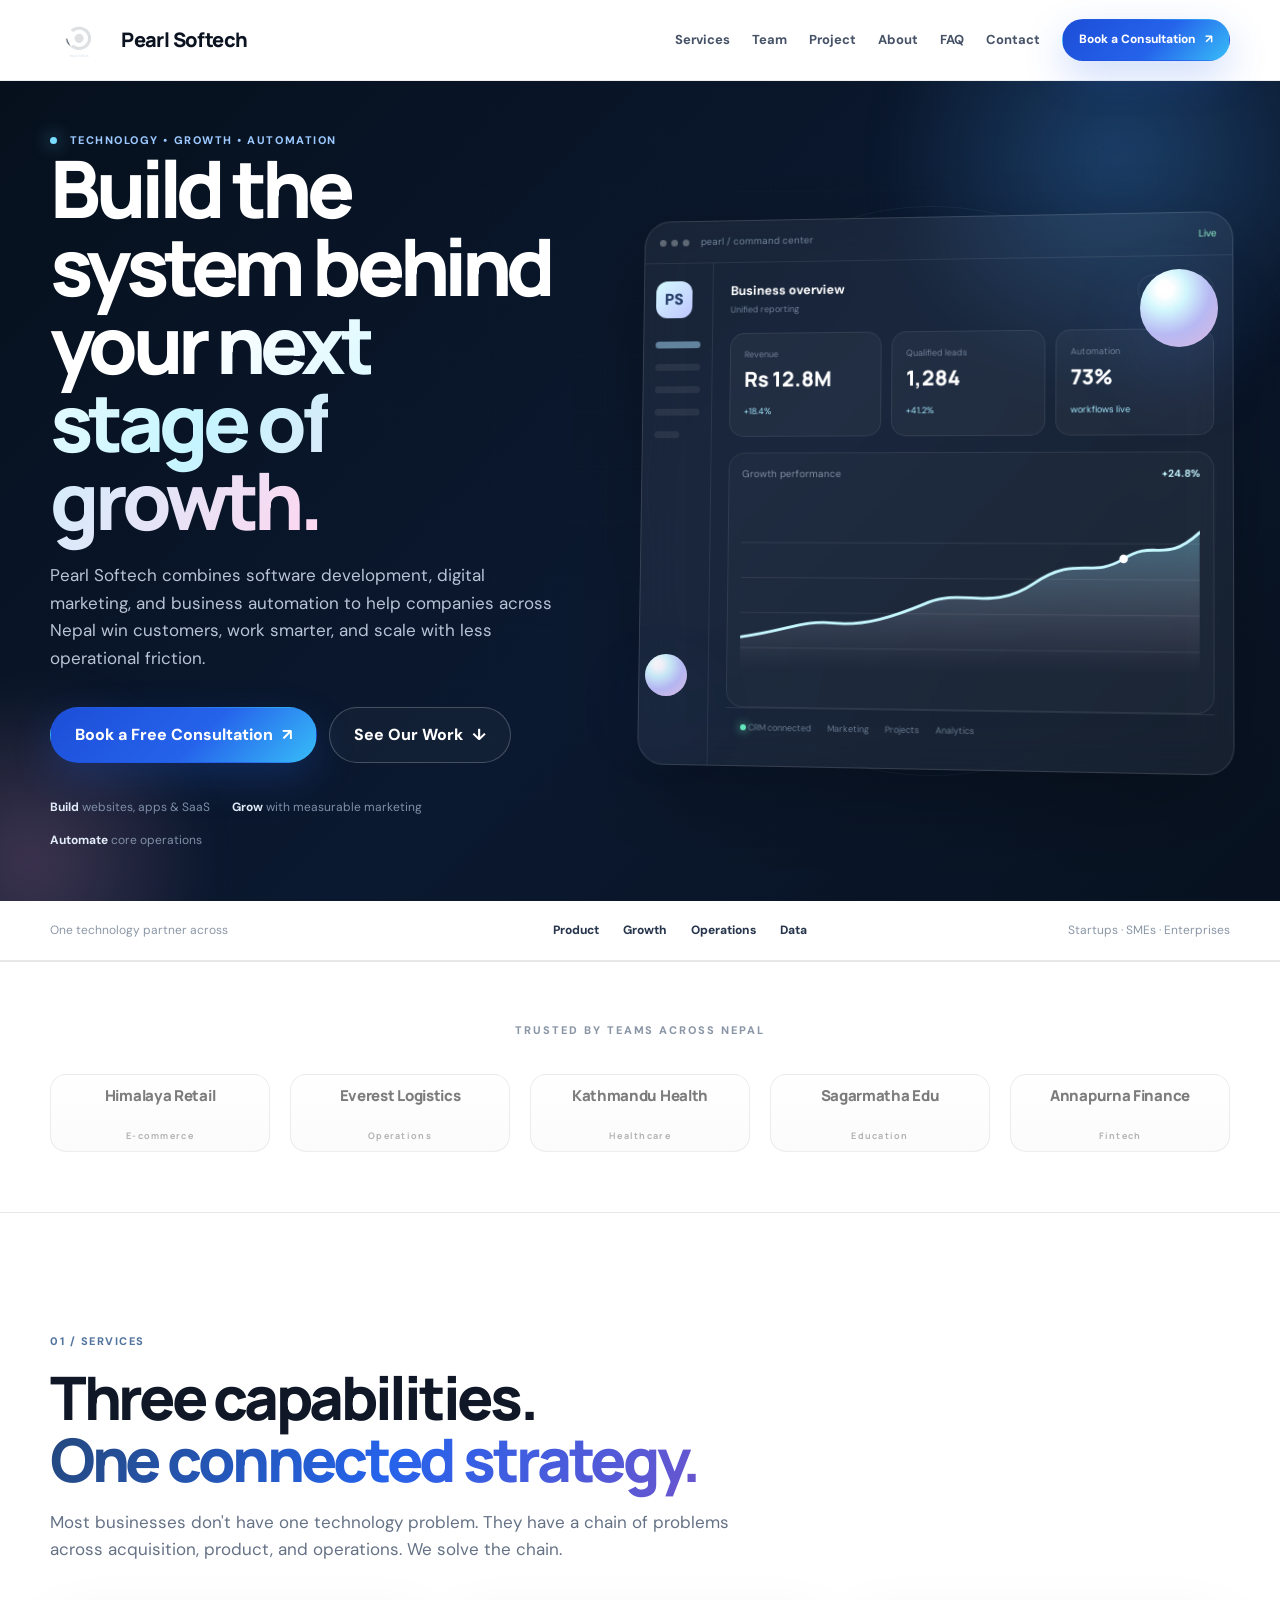
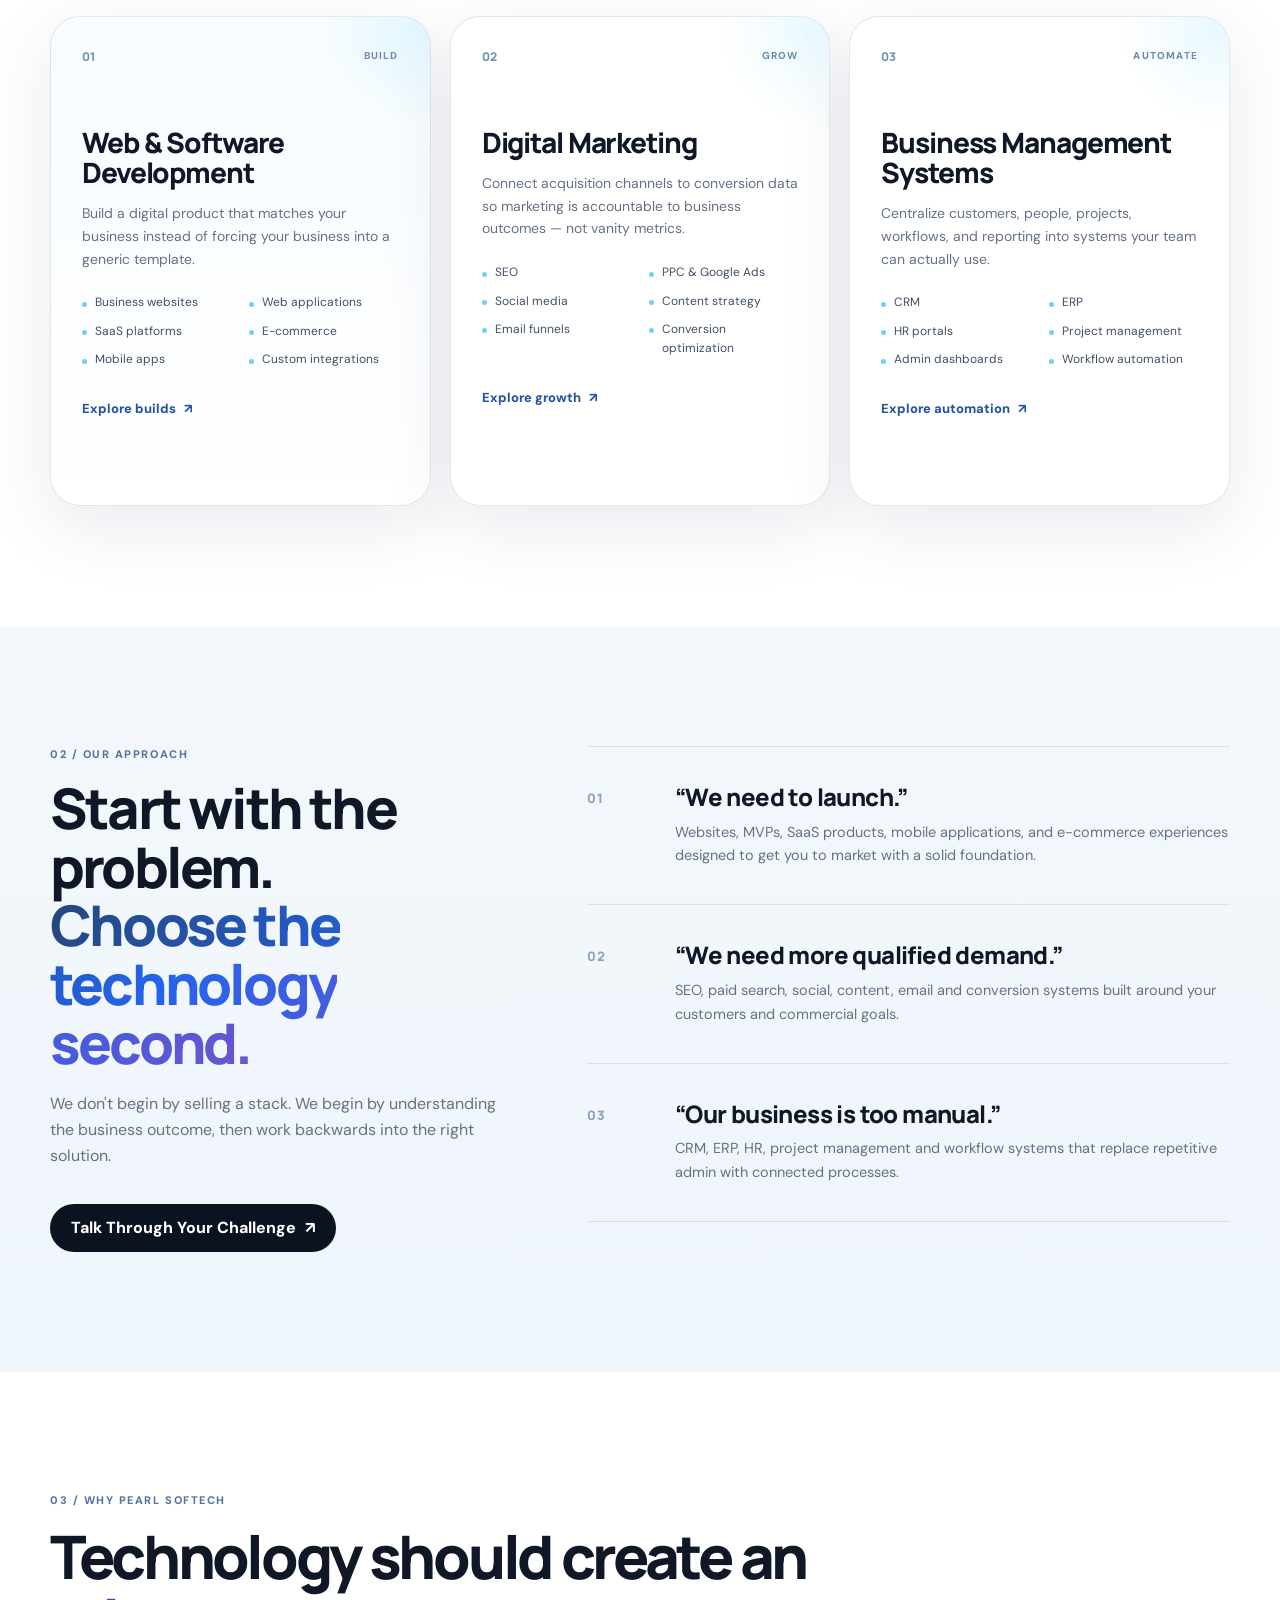
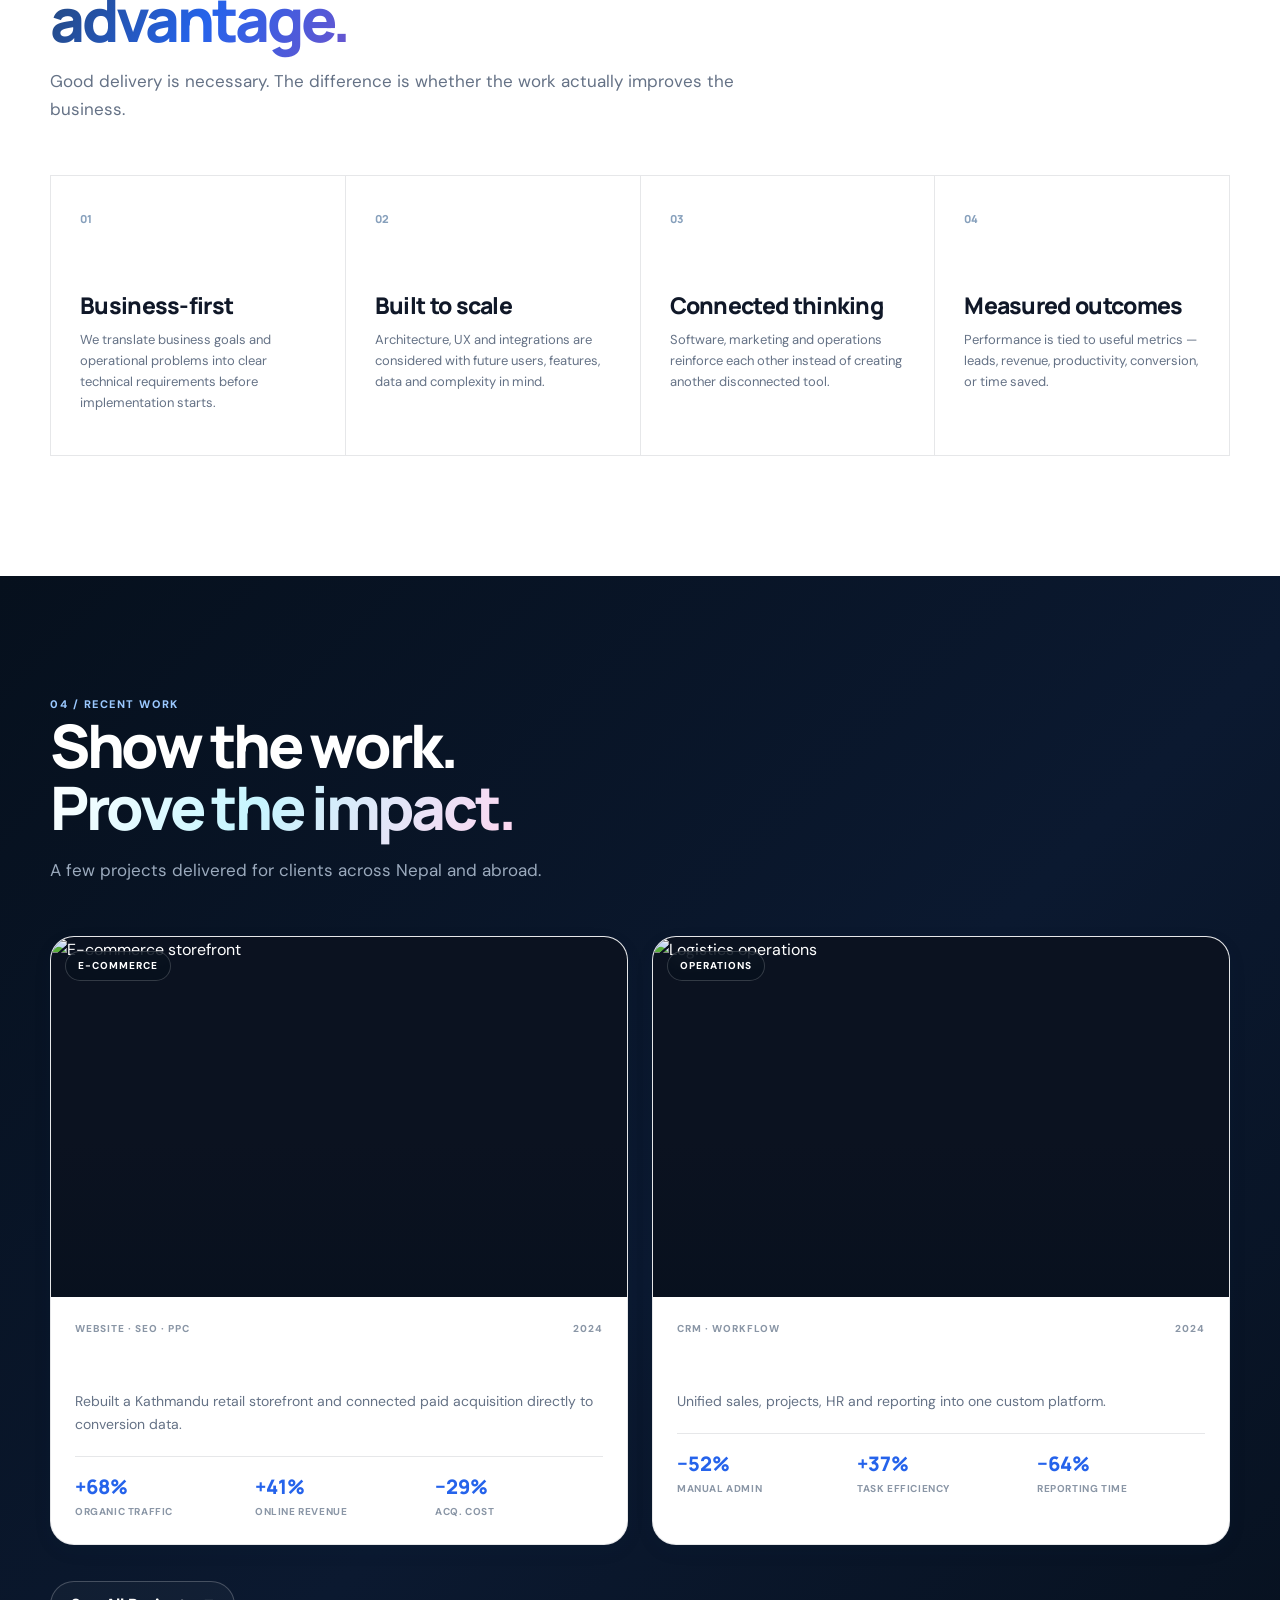
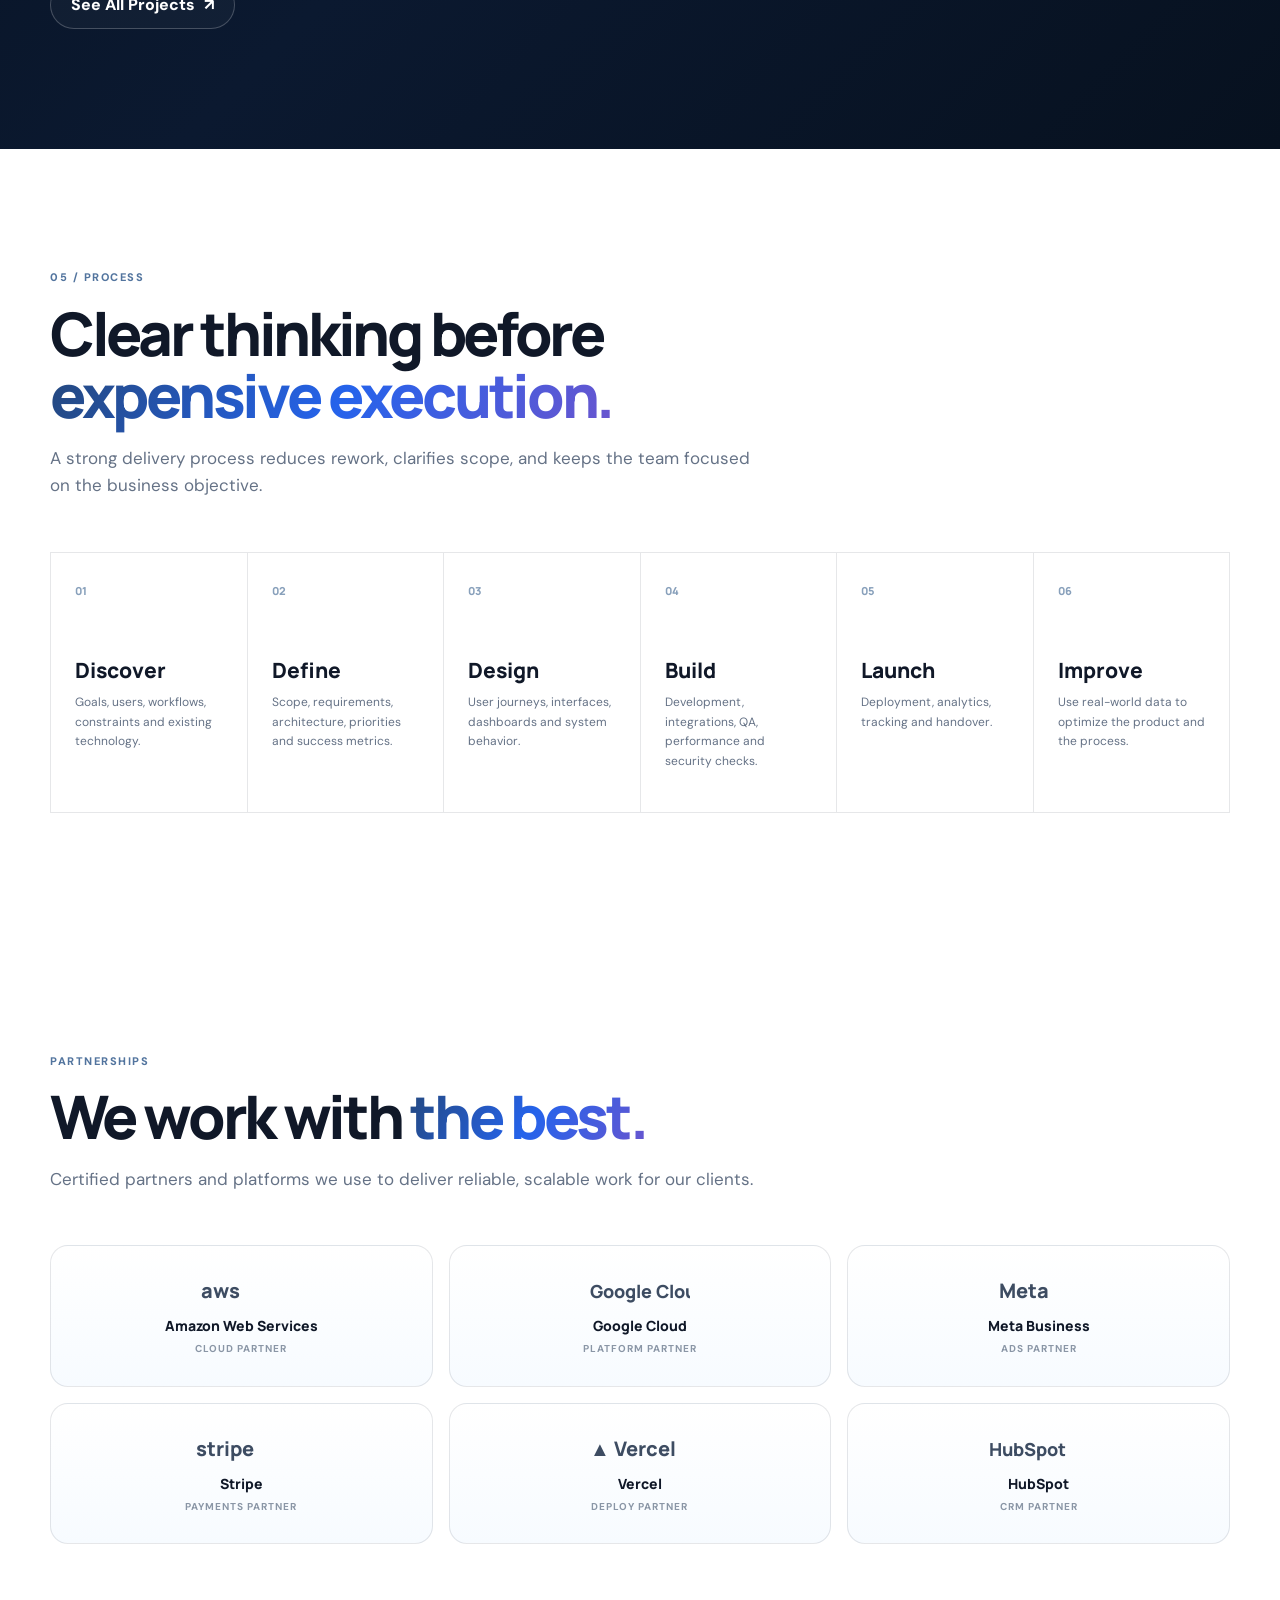
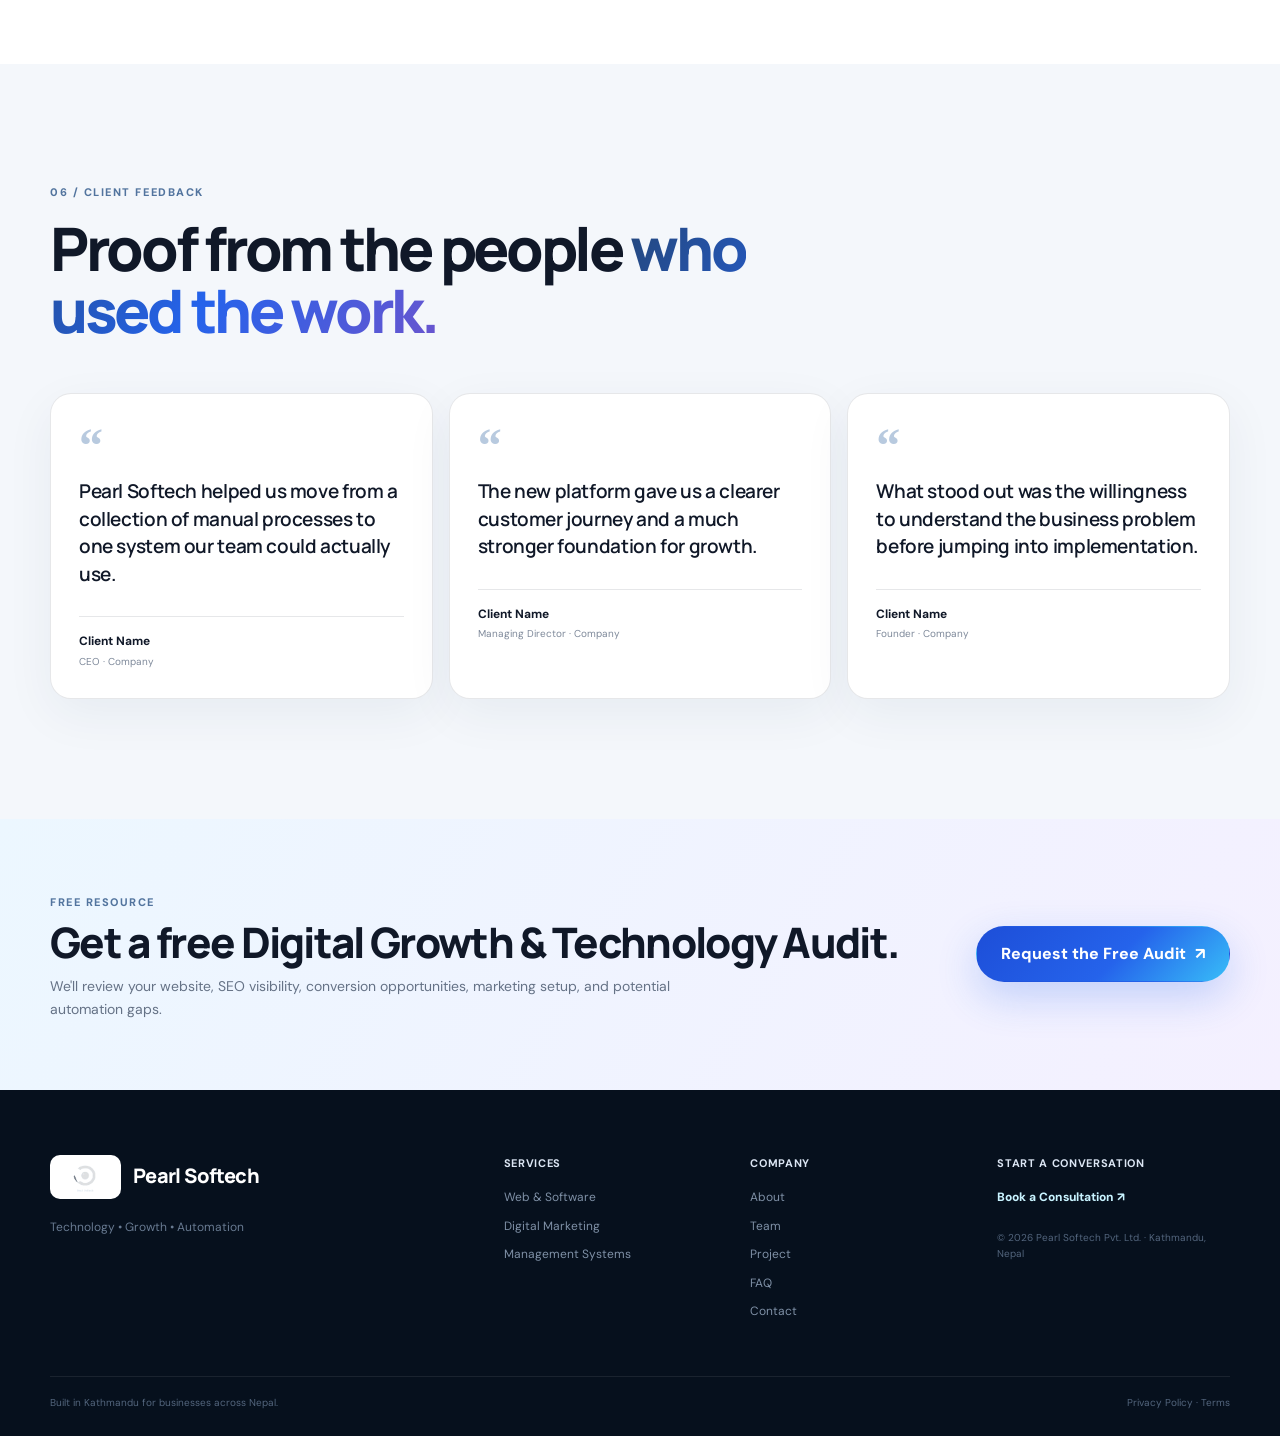
==== commit fdeb00c9: "Update index.html" ====
--- a/index.html
+++ b/index.html
@@ -305,6 +305,6 @@
 </footer>
 
 <button class="back-to-top" aria-label="Back to top">↑</button>
-<script src="js/main.js"></script>
+<script src="main.js"></script>
 </body>
-</html>+</html>
